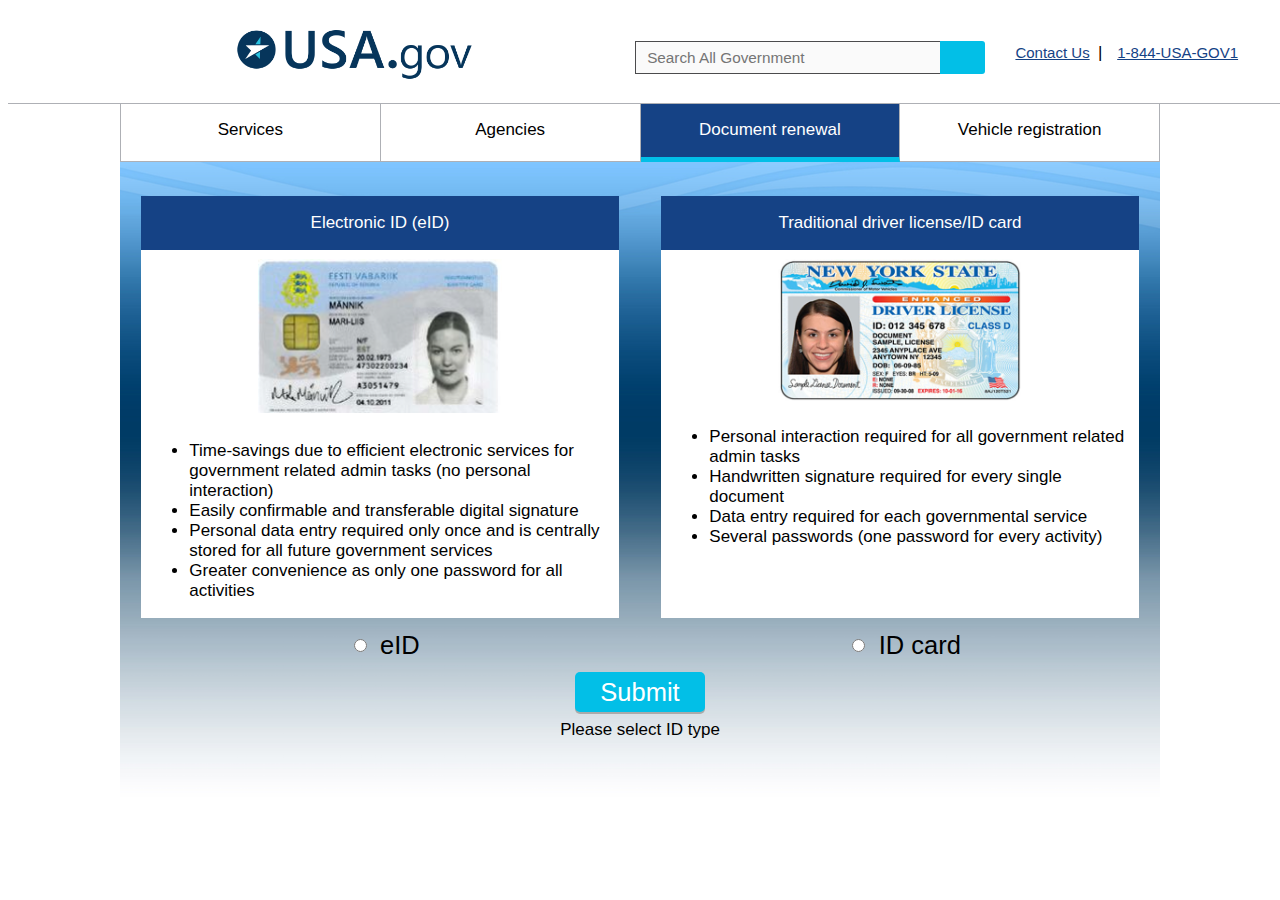
==== 0.html @ 9aeee0af "1st deploy" ====
<!doctype html>
<html>
  <head>
    <meta charset="utf-8">
    <meta http-equiv="x-ua-compatible" content="ie=edge">
    <meta name="viewport"
          content="width=device-width, initial-scale=1, shrink-to-fit=no">
    <!-- Use the title from a page's frontmatter if it has one -->
    <title>eGoverment</title>
    <link href="/stylesheets/site.css" rel="stylesheet" />
    <script src="/javascripts/site.js"></script>
  </head>
  <body>
    <header id="HEADER_1">
    <div id="DIV_24">
        <div id="DIV_25">
            <em id="EM_26"> <a href="/" title="Home" id="A_27"><img src="/images/logo.png" alt="USAGov Logo" id="IMG_28" /></a></em>
        </div>
        <button id="BUTTON_29">
            Menu
        </button>
    </div>
    <nav id="NAV_30">
        <div id="DIV_31">
            <div id="DIV_32">
                <button id="BUTTON_33">
                    Close
                </button>
                <form action="#" method="get" name="search_form" id="FORM_34">
                    <div id="DIV_35">
                        <label for="search-field-small" id="LABEL_36">
                            Search
                        </label>
                        <input id="INPUT_37" name="affiliate" type="hidden" value="usagov" />
                        <input id="INPUT_38" type="search" name="query" placeholder="Search All Government" disabled="disabled" />
                        <button type="submit" id="BUTTON_39" disabled="disabled">
                            <span id="SPAN_40">Search</span>
                        </button>
                    </div>
                </form>
                <ul id="UL_41">
                    <li id="LI_42">
                        <button id="BUTTON_43">
                            Search
                        </button>
                    </li>
                    <li id="LI_44">
                        <a href="#" id="A_45">Contact Us</a>
                    </li>
                    <li id="LI_46">
                        <a href="#" id="A_47">1-844-USA-GOV1</a>
                    </li>
                </ul>
            </div>
        </div>
    </nav>
    <div class="navigation">
        <div class="item">Services</div>
        <div class="item">Agencies</div>
        <div class="item selected">Document renewal</div>
        <div class="item">Vehicle registration</div>
    </div>
</header>
<div class="main">
    <div class="row">
        <div class="box">
            <div class="title">
                Electronic ID (eID)
            </div>
            <img src="/images/eid.png" />
            <div class="content">
                <ul>
                    <li>Time-savings due to efficient electronic services for government related admin tasks (no personal interaction)</li>
                    <li>Easily confirmable and transferable digital signature</li>
                    <li>Personal data entry required only once and is centrally stored for all future government services</li>
                    <li>Greater convenience as only one password for all activities</li>
                </ul>
            </div>
        </div>
        <div class="box">
            <div class="title">
                Traditional driver license/ID card
            </div>
            <img src="/images/tid.png" />
            <div class="content">
                <ul>
                    <li>Personal interaction required for all government related admin tasks</li>
                    <li>Handwritten signature required for every single document</li>
                    <li>Data entry required for each governmental service</li>
                    <li>Several passwords (one password for every activity)</li>
                </ul>
            </div>
        </div>
    </div>
    <form action="" method="get" >
    <div class="row">
        <div class="option">

    <div class="col">
            <div class="optionrow"><input type="radio" name="eid" value="1" required/>eID</div>
          </div>
          </div>
        <div class="option">
          <div class="col">
            <div class="optionrow"><input type="radio" name="eid" value="0" required/>ID card</div>
          </div>
        </div>
    </div>
    <div class="row">
        <div class="col">
            <button class="submit">Submit</button>
            <div class="label">Please select ID type</div>
        </div>
    </div>
    </form>
</div>

  </body>
</html>
---- stylesheets/site.css ----
.main {
  font: normal normal 400 normal 17px / normal "Source Sans Pro", "Helvetica Neue", Helvetica, Roboto, Arial, sans-serif;
  width: 1040px;
  background: url("/images/bg.png");
  background-repeat: repeat-x;
  background-color: #fff;
  margin: auto;
  min-height: 637px; }
  .main .row {
    display: -webkit-box;
    display: -ms-flexbox;
    display: flex;
    -webkit-box-orient: horizontal;
    -webkit-box-direction: normal;
        -ms-flex-direction: row;
            flex-direction: row;
    -ms-flex-pack: distribute;
        justify-content: space-around; }
  .main .col {
    display: -webkit-box;
    display: -ms-flexbox;
    display: flex;
    -webkit-box-orient: vertical;
    -webkit-box-direction: normal;
        -ms-flex-direction: column;
            flex-direction: column; }
  .main .submit {
    background: #02bfe7;
    color: #fff;
    padding: 0.2em 1em;
    border-radius: 5px;
    font-size: 1.5em;
    margin: auto;
    border: none;
    -webkit-box-shadow: 0px 2px #aaa;
            box-shadow: 0px 2px #aaa; }
  .main .option {
    width: 48%;
    padding: 0.5em;
    text-align: center;
    font-size: 1.5em; }
    .main .option input {
      margin: 0 1em; }
    .main .option .socialproof {
      width: 250px;
      height: auto;
      margin: auto; }
    .main .option .optionrow {
      display: -webkit-box;
      display: -ms-flexbox;
      display: flex;
      -webkit-box-pack: center;
          -ms-flex-pack: center;
              justify-content: center;
      -webkit-box-orient: horizontal;
      -webkit-box-direction: normal;
          -ms-flex-direction: row;
              flex-direction: row;
      -webkit-box-align: center;
          -ms-flex-align: center;
              align-items: center; }
  .main .label {
    padding: 0.5em;
    text-align: center; }
  .main .box {
    width: 46%;
    margin-top: 2em;
    display: -webkit-box;
    display: -ms-flexbox;
    display: flex;
    -webkit-box-orient: vertical;
    -webkit-box-direction: normal;
        -ms-flex-direction: column;
            flex-direction: column;
    background: #fff; }
    .main .box img {
      width: 244px;
      height: auto;
      margin: 0.5em auto; }
    .main .box .title {
      background: #154285;
      color: #fff;
      padding: 1em;
      text-align: center; }
    .main .box .content {
      padding: 0 0.5em; }

.navigation {
  display: -webkit-box;
  display: -ms-flexbox;
  display: flex;
  -webkit-box-orient: horizontal;
  -webkit-box-direction: normal;
      -ms-flex-direction: row;
          flex-direction: row;
  -webkit-box-pack: justify;
      -ms-flex-pack: justify;
          justify-content: space-between;
  width: 1040px;
  margin: auto; }
  .navigation .item {
    border-right: 1px #aeb0b5 solid;
    border-bottom: 1px #aeb0b5 solid;
    width: 100%;
    text-align: center;
    padding: 1em 0; }
    .navigation .item:first-child {
      border-left: 1px #aeb0b5 solid; }
    .navigation .item.selected {
      background: #154285;
      color: #fff;
      border-bottom: 5px #02bfe7 solid; }

#HEADER_1 {
  -webkit-box-sizing: border-box;
          box-sizing: border-box;
  -webkit-text-size-adjust: 100%;
     -moz-text-size-adjust: 100%;
      -ms-text-size-adjust: 100%;
          text-size-adjust: 100%;
  -webkit-perspective-origin: 720px 92.0312px;
          perspective-origin: 720px 92.0312px;
  -webkit-transform-origin: 720px 92.0312px;
          transform-origin: 720px 92.0312px;
  font: normal normal 400 normal 17px / normal "Source Sans Pro", "Helvetica Neue", Helvetica, Roboto, Arial, sans-serif; }

/*#HEADER_1*/
#DIV_2 {
  -webkit-box-sizing: border-box;
          box-sizing: border-box;
  height: 22px;
  -webkit-text-size-adjust: 100%;
     -moz-text-size-adjust: 100%;
      -ms-text-size-adjust: 100%;
          text-size-adjust: 100%;
  width: 1440px;
  -webkit-perspective-origin: 720px 11px;
          perspective-origin: 720px 11px;
  -webkit-transform-origin: 720px 11px;
          transform-origin: 720px 11px;
  background: #f1f1f1 none repeat scroll 0% 0%/auto padding-box border-box;
  font: normal normal 400 normal 13px / normal "Source Sans Pro", "Helvetica Neue", Helvetica, Roboto, Arial, sans-serif; }

/*#DIV_2*/
#DIV_3 {
  -webkit-box-sizing: border-box;
          box-sizing: border-box;
  height: 22px;
  -webkit-text-size-adjust: 100%;
     -moz-text-size-adjust: 100%;
      -ms-text-size-adjust: 100%;
          text-size-adjust: 100%;
  width: 1440px;
  -webkit-perspective-origin: 720px 11px;
          perspective-origin: 720px 11px;
  -webkit-transform-origin: 720px 11px;
          transform-origin: 720px 11px;
  font: normal normal 400 normal 13px / normal "Source Sans Pro", "Helvetica Neue", Helvetica, Roboto, Arial, sans-serif;
  list-style: none outside none; }

/*#DIV_3*/
#HEADER_4 {
  -webkit-box-sizing: border-box;
          box-sizing: border-box;
  height: 22px;
  -webkit-text-size-adjust: 100%;
     -moz-text-size-adjust: 100%;
      -ms-text-size-adjust: 100%;
          text-size-adjust: 100%;
  width: 1440px;
  -webkit-perspective-origin: 720px 11px;
          perspective-origin: 720px 11px;
  -webkit-transform-origin: 720px 11px;
          transform-origin: 720px 11px;
  font: normal normal 400 normal 12px / normal "Source Sans Pro", "Helvetica Neue", Helvetica, Roboto, Arial, sans-serif;
  list-style: none outside none; }

/*#HEADER_4*/
#DIV_5 {
  -webkit-box-sizing: border-box;
          box-sizing: border-box;
  height: 22px;
  max-width: 1040px;
  -webkit-text-size-adjust: 100%;
     -moz-text-size-adjust: 100%;
      -ms-text-size-adjust: 100%;
          text-size-adjust: 100%;
  width: 1040px;
  -webkit-perspective-origin: 520px 11px;
          perspective-origin: 520px 11px;
  -webkit-transform-origin: 520px 11px;
          transform-origin: 520px 11px;
  font: normal normal 400 normal 12px / normal "Source Sans Pro", "Helvetica Neue", Helvetica, Roboto, Arial, sans-serif;
  list-style: none outside none;
  margin: 0px 200px;
  padding: 0px 30px; }

/*#DIV_5*/
#DIV_5:after {
  -webkit-box-sizing: border-box;
          box-sizing: border-box;
  clear: both;
  content: '';
  display: block;
  height: 0px;
  -webkit-text-size-adjust: 100%;
     -moz-text-size-adjust: 100%;
      -ms-text-size-adjust: 100%;
          text-size-adjust: 100%;
  width: 980px;
  -webkit-perspective-origin: 490px 0px;
          perspective-origin: 490px 0px;
  -webkit-transform-origin: 490px 0px;
          transform-origin: 490px 0px;
  font: normal normal 400 normal 12px / normal "Source Sans Pro", "Helvetica Neue", Helvetica, Roboto, Arial, sans-serif;
  list-style: none outside none; }

/*#DIV_5:after*/
#IMG_6 {
  -webkit-box-sizing: border-box;
          box-sizing: border-box;
  display: block;
  float: left;
  height: 20px;
  max-width: 100%;
  -webkit-text-size-adjust: 100%;
     -moz-text-size-adjust: 100%;
      -ms-text-size-adjust: 100%;
          text-size-adjust: 100%;
  width: 20px;
  -webkit-perspective-origin: 10px 10px;
          perspective-origin: 10px 10px;
  -webkit-transform-origin: 10px 10px;
          transform-origin: 10px 10px;
  font: normal normal 400 normal 12px / normal "Source Sans Pro", "Helvetica Neue", Helvetica, Roboto, Arial, sans-serif;
  list-style: none outside none;
  margin: 0px 7px 0px 0px; }

/*#IMG_6*/
#P_7 {
  -webkit-box-sizing: border-box;
          box-sizing: border-box;
  display: inline-block;
  height: 18px;
  -webkit-text-size-adjust: 100%;
     -moz-text-size-adjust: 100%;
      -ms-text-size-adjust: 100%;
          text-size-adjust: 100%;
  vertical-align: middle;
  width: 254.859px;
  -webkit-perspective-origin: 127.422px 9px;
          perspective-origin: 127.422px 9px;
  -webkit-transform-origin: 127.422px 9px;
          transform-origin: 127.422px 9px;
  font: normal normal 400 normal 12px / 18px "Source Sans Pro", "Helvetica Neue", Helvetica, Roboto, Arial, sans-serif;
  list-style: none outside none;
  margin: 2px 0px;
  overflow: hidden; }

/*#P_7*/
#BUTTON_8 {
  background-position: 100% 50%;
  bottom: 0px;
  color: #0071bc;
  cursor: pointer;
  display: inline;
  height: 12px;
  left: 0px;
  min-height: 0px;
  position: relative;
  right: 0px;
  text-align: left;
  -webkit-text-decoration: underline solid #0071bc;
          text-decoration: underline solid #0071bc;
  -webkit-text-size-adjust: 100%;
     -moz-text-size-adjust: 100%;
      -ms-text-size-adjust: 100%;
          text-size-adjust: 100%;
  top: 0px;
  vertical-align: middle;
  width: 118.922px;
  -webkit-column-rule-color: #0071bc;
          column-rule-color: #0071bc;
  -webkit-perspective-origin: 59.4531px 6px;
          perspective-origin: 59.4531px 6px;
  -webkit-transform-origin: 59.4531px 6px;
          transform-origin: 59.4531px 6px;
  caret-color: #0071bc;
  background: transparent none no-repeat scroll 100% 50%/13px padding-box border-box;
  border: 0px none #0071bc;
  font: normal normal 400 normal 12px / 12px "Source Sans Pro", "Helvetica Neue", Helvetica, Roboto, Arial, sans-serif;
  list-style: none outside none;
  margin: 0px 0px 0px 3px;
  outline: #0071bc none 0px;
  padding: 0px; }

/*#BUTTON_8*/
#BUTTON_8:after {
  background-position: 0% 1px;
  -webkit-box-sizing: border-box;
          box-sizing: border-box;
  color: #0071bc;
  content: '';
  cursor: pointer;
  display: inline-block;
  height: 10px;
  text-align: left;
  -webkit-text-decoration: none solid #0071bc;
          text-decoration: none solid #0071bc;
  -webkit-text-size-adjust: 100%;
     -moz-text-size-adjust: 100%;
      -ms-text-size-adjust: 100%;
          text-size-adjust: 100%;
  width: 10px;
  -webkit-column-rule-color: #0071bc;
          column-rule-color: #0071bc;
  -webkit-perspective-origin: 5px 5px;
          perspective-origin: 5px 5px;
  -webkit-transform-origin: 5px 5px;
          transform-origin: 5px 5px;
  caret-color: #0071bc;
  background: transparent url("https://www.usa.gov/sites/all/themes/usa/images/angle-arrow-down-primary.svg") repeat scroll 0% 1px/100% padding-box border-box;
  border: 0px none #0071bc;
  font: normal normal 400 normal 12px / 12px "Source Sans Pro", "Helvetica Neue", Helvetica, Roboto, Arial, sans-serif;
  list-style: none outside none;
  outline: #0071bc none 0px; }

/*#BUTTON_8:after*/
#SPAN_9 {
  -webkit-box-sizing: border-box;
          box-sizing: border-box;
  color: #0071bc;
  cursor: pointer;
  text-align: left;
  -webkit-text-decoration: none solid #0071bc;
          text-decoration: none solid #0071bc;
  -webkit-text-size-adjust: 100%;
     -moz-text-size-adjust: 100%;
      -ms-text-size-adjust: 100%;
          text-size-adjust: 100%;
  -webkit-column-rule-color: #0071bc;
          column-rule-color: #0071bc;
  caret-color: #0071bc;
  border: 0px none #0071bc;
  font: normal normal 400 normal 12px / 12px "Source Sans Pro", "Helvetica Neue", Helvetica, Roboto, Arial, sans-serif;
  list-style: none outside none;
  outline: #0071bc none 0px; }

/*#SPAN_9*/
#DIV_10 {
  -webkit-box-sizing: border-box;
          box-sizing: border-box;
  display: none;
  height: auto;
  max-width: 1040px;
  -webkit-text-size-adjust: 100%;
     -moz-text-size-adjust: 100%;
      -ms-text-size-adjust: 100%;
          text-size-adjust: 100%;
  width: 100%;
  -webkit-perspective-origin: 50% 50%;
          perspective-origin: 50% 50%;
  -webkit-transform-origin: 50% 50%;
          transform-origin: 50% 50%;
  font: normal normal 400 normal 15px / normal "Source Sans Pro", "Helvetica Neue", Helvetica, Roboto, Arial, sans-serif;
  list-style: none outside none;
  margin: 0px auto;
  overflow: auto;
  padding: 40px 30px 23px; }

/*#DIV_10*/
#DIV_10:after {
  -webkit-box-sizing: border-box;
          box-sizing: border-box;
  clear: both;
  content: '';
  display: block;
  -webkit-text-size-adjust: 100%;
     -moz-text-size-adjust: 100%;
      -ms-text-size-adjust: 100%;
          text-size-adjust: 100%;
  font: normal normal 400 normal 15px / normal "Source Sans Pro", "Helvetica Neue", Helvetica, Roboto, Arial, sans-serif;
  list-style: none outside none; }

/*#DIV_10:after*/
#DIV_11 {
  -webkit-box-sizing: border-box;
          box-sizing: border-box;
  float: left;
  height: auto;
  -webkit-text-size-adjust: 100%;
     -moz-text-size-adjust: 100%;
      -ms-text-size-adjust: 100%;
          text-size-adjust: 100%;
  width: 48.8212%;
  -webkit-perspective-origin: 50% 50%;
          perspective-origin: 50% 50%;
  -webkit-transform-origin: 50% 50%;
          transform-origin: 50% 50%;
  font: normal normal 400 normal 15px / normal "Source Sans Pro", "Helvetica Neue", Helvetica, Roboto, Arial, sans-serif;
  list-style: none outside none;
  margin: 0px 2.35765% 0px 0px; }

/*#DIV_11*/
#IMG_12, #IMG_18 {
  -webkit-box-sizing: border-box;
          box-sizing: border-box;
  display: block;
  float: left;
  height: auto;
  max-width: 100%;
  -webkit-text-size-adjust: 100%;
     -moz-text-size-adjust: 100%;
      -ms-text-size-adjust: 100%;
          text-size-adjust: 100%;
  width: 38px;
  -webkit-perspective-origin: 50% 50%;
          perspective-origin: 50% 50%;
  -webkit-transform-origin: 50% 50%;
          transform-origin: 50% 50%;
  font: normal normal 400 normal 15px / normal "Source Sans Pro", "Helvetica Neue", Helvetica, Roboto, Arial, sans-serif;
  list-style: none outside none;
  margin: 0px 10px 0px 0px; }

/*#IMG_12, #IMG_18*/
#DIV_13, #DIV_19 {
  -webkit-box-sizing: border-box;
          box-sizing: border-box;
  height: auto;
  -webkit-text-size-adjust: 100%;
     -moz-text-size-adjust: 100%;
      -ms-text-size-adjust: 100%;
          text-size-adjust: 100%;
  width: auto;
  -webkit-perspective-origin: 50% 50%;
          perspective-origin: 50% 50%;
  -webkit-transform-origin: 50% 50%;
          transform-origin: 50% 50%;
  font: normal normal 400 normal 15px / normal "Source Sans Pro", "Helvetica Neue", Helvetica, Roboto, Arial, sans-serif;
  list-style: none outside none;
  overflow: hidden; }

/*#DIV_13, #DIV_19*/
#P_14, #P_20 {
  -webkit-box-sizing: border-box;
          box-sizing: border-box;
  height: auto;
  -webkit-text-size-adjust: 100%;
     -moz-text-size-adjust: 100%;
      -ms-text-size-adjust: 100%;
          text-size-adjust: 100%;
  width: auto;
  -webkit-perspective-origin: 50% 50%;
          perspective-origin: 50% 50%;
  -webkit-transform-origin: 50% 50%;
          transform-origin: 50% 50%;
  font: normal normal 400 normal 15px / 22.5px "Source Sans Pro", "Helvetica Neue", Helvetica, Roboto, Arial, sans-serif;
  list-style: none outside none;
  margin: 0px 0px 15px; }

/*#P_14, #P_20*/
#STRONG_15, #STRONG_21, #STRONG_23 {
  -webkit-box-sizing: border-box;
          box-sizing: border-box;
  -webkit-text-size-adjust: 100%;
     -moz-text-size-adjust: 100%;
      -ms-text-size-adjust: 100%;
          text-size-adjust: 100%;
  -webkit-perspective-origin: 50% 50%;
          perspective-origin: 50% 50%;
  -webkit-transform-origin: 50% 50%;
          transform-origin: 50% 50%;
  font: normal normal 700 normal 15px / 22.5px "Source Sans Pro", "Helvetica Neue", Helvetica, Roboto, Arial, sans-serif;
  list-style: none outside none; }

/*#STRONG_15, #STRONG_21, #STRONG_23*/
#BR_16, #BR_22 {
  -webkit-box-sizing: border-box;
          box-sizing: border-box;
  -webkit-text-size-adjust: 100%;
     -moz-text-size-adjust: 100%;
      -ms-text-size-adjust: 100%;
          text-size-adjust: 100%;
  -webkit-perspective-origin: 50% 50%;
          perspective-origin: 50% 50%;
  -webkit-transform-origin: 50% 50%;
          transform-origin: 50% 50%;
  font: normal normal 400 normal 15px / 22.5px "Source Sans Pro", "Helvetica Neue", Helvetica, Roboto, Arial, sans-serif;
  list-style: none outside none; }

/*#BR_16, #BR_22*/
#DIV_17 {
  -webkit-box-sizing: border-box;
          box-sizing: border-box;
  float: left;
  height: auto;
  -webkit-text-size-adjust: 100%;
     -moz-text-size-adjust: 100%;
      -ms-text-size-adjust: 100%;
          text-size-adjust: 100%;
  width: 48.8212%;
  -webkit-perspective-origin: 50% 50%;
          perspective-origin: 50% 50%;
  -webkit-transform-origin: 50% 50%;
          transform-origin: 50% 50%;
  font: normal normal 400 normal 15px / normal "Source Sans Pro", "Helvetica Neue", Helvetica, Roboto, Arial, sans-serif;
  list-style: none outside none; }

/*#DIV_17*/
#DIV_24 {
  -webkit-box-sizing: border-box;
          box-sizing: border-box;
  height: 95.0625px;
  max-width: 1040px;
  -webkit-text-size-adjust: 100%;
     -moz-text-size-adjust: 100%;
      -ms-text-size-adjust: 100%;
          text-size-adjust: 100%;
  width: 1040px;
  -webkit-perspective-origin: 520px 47.5312px;
          perspective-origin: 520px 47.5312px;
  -webkit-transform-origin: 520px 47.5312px;
          transform-origin: 520px 47.5312px;
  font: normal normal 400 normal 17px / normal "Source Sans Pro", "Helvetica Neue", Helvetica, Roboto, Arial, sans-serif;
  margin: 0px 200px;
  padding: 0px 30px; }

/*#DIV_24*/
#DIV_24:after {
  -webkit-box-sizing: border-box;
          box-sizing: border-box;
  clear: both;
  content: '';
  display: block;
  height: 0px;
  -webkit-text-size-adjust: 100%;
     -moz-text-size-adjust: 100%;
      -ms-text-size-adjust: 100%;
          text-size-adjust: 100%;
  width: 980px;
  -webkit-perspective-origin: 490px 0px;
          perspective-origin: 490px 0px;
  -webkit-transform-origin: 490px 0px;
          transform-origin: 490px 0px;
  font: normal normal 400 normal 17px / normal "Source Sans Pro", "Helvetica Neue", Helvetica, Roboto, Arial, sans-serif; }

/*#DIV_24:after*/
#DIV_25 {
  -webkit-box-sizing: border-box;
          box-sizing: border-box;
  float: left;
  height: 75.0625px;
  -webkit-text-size-adjust: 100%;
     -moz-text-size-adjust: 100%;
      -ms-text-size-adjust: 100%;
          text-size-adjust: 100%;
  width: 980px;
  -webkit-perspective-origin: 490px 37.5312px;
          perspective-origin: 490px 37.5312px;
  -webkit-transform-origin: 490px 37.5312px;
          transform-origin: 490px 37.5312px;
  font: normal normal 400 normal 17px / 75px "Source Sans Pro", "Helvetica Neue", Helvetica, Roboto, Arial, sans-serif;
  margin: 10px 0px; }

/*#DIV_25*/
#EM_26 {
  -webkit-box-sizing: border-box;
          box-sizing: border-box;
  display: block;
  height: 75.0625px;
  -webkit-text-size-adjust: 100%;
     -moz-text-size-adjust: 100%;
      -ms-text-size-adjust: 100%;
          text-size-adjust: 100%;
  width: 980px;
  -webkit-perspective-origin: 490px 37.5312px;
          perspective-origin: 490px 37.5312px;
  -webkit-transform-origin: 490px 37.5312px;
          transform-origin: 490px 37.5312px;
  font: normal normal 700 normal 32px / 32px "Source Sans Pro", "Helvetica Neue", Helvetica, Roboto, Arial, sans-serif; }

/*#EM_26*/
#A_27 {
  -webkit-box-sizing: border-box;
          box-sizing: border-box;
  color: black;
  display: inline-block;
  height: 75.0625px;
  -webkit-text-decoration: none solid black;
          text-decoration: none solid black;
  -webkit-text-size-adjust: 100%;
     -moz-text-size-adjust: 100%;
      -ms-text-size-adjust: 100%;
          text-size-adjust: 100%;
  width: 250px;
  -webkit-column-rule-color: black;
          column-rule-color: black;
  -webkit-perspective-origin: 125px 37.5312px;
          perspective-origin: 125px 37.5312px;
  -webkit-transform-origin: 125px 37.5312px;
          transform-origin: 125px 37.5312px;
  caret-color: black;
  border: 0px none black;
  font: normal normal 700 normal 60px / 60px "Source Sans Pro", "Helvetica Neue", Helvetica, Roboto, Arial, sans-serif;
  outline: black none 0px; }

/*#A_27*/
#IMG_28 {
  bottom: 0px;
  -webkit-box-sizing: border-box;
          box-sizing: border-box;
  cursor: pointer;
  height: 66.0625px;
  left: -8px;
  max-width: 250px;
  position: relative;
  right: 8px;
  -webkit-text-size-adjust: 100%;
     -moz-text-size-adjust: 100%;
      -ms-text-size-adjust: 100%;
          text-size-adjust: 100%;
  top: 0px;
  width: 250px;
  -webkit-perspective-origin: 125px 33.0312px;
          perspective-origin: 125px 33.0312px;
  -webkit-transform-origin: 125px 33.0312px;
          transform-origin: 125px 33.0312px;
  font: normal normal 700 normal 60px / 60px "Source Sans Pro", "Helvetica Neue", Helvetica, Roboto, Arial, sans-serif; }

/*#IMG_28*/
#BUTTON_29 {
  color: white;
  cursor: pointer;
  display: none;
  float: right;
  height: 40px;
  min-height: 0px;
  -webkit-text-decoration: none solid white;
          text-decoration: none solid white;
  -webkit-text-size-adjust: 100%;
     -moz-text-size-adjust: 100%;
      -ms-text-size-adjust: 100%;
          text-size-adjust: 100%;
  text-transform: uppercase;
  width: 58px;
  -webkit-column-rule-color: white;
          column-rule-color: white;
  -webkit-perspective-origin: 50% 50%;
          perspective-origin: 50% 50%;
  -webkit-transform-origin: 50% 50%;
          transform-origin: 50% 50%;
  caret-color: white;
  background: #11385b none repeat scroll 0% 0%/auto padding-box border-box;
  border: 0px none white;
  font: normal normal 400 normal 13px / 40px "Source Sans Pro", "Helvetica Neue", Helvetica, Roboto, Arial, sans-serif;
  outline: white none 0px;
  padding: 0px; }

/*#BUTTON_29*/
#NAV_30 {
  bottom: 0px;
  -webkit-box-sizing: border-box;
          box-sizing: border-box;
  left: 0px;
  position: relative;
  right: 0px;
  -webkit-text-size-adjust: 100%;
     -moz-text-size-adjust: 100%;
      -ms-text-size-adjust: 100%;
          text-size-adjust: 100%;
  top: 0px;
  width: 1440px;
  z-index: 9000;
  -webkit-perspective-origin: 720px 33px;
          perspective-origin: 720px 33px;
  -webkit-transform: matrix(1, 0, 0, 1, 0, 0);
          transform: matrix(1, 0, 0, 1, 0, 0);
  -webkit-transform-origin: 720px 33px;
          transform-origin: 720px 33px;
  background: white none repeat scroll 0% 0%/auto padding-box border-box;
  border-top: 1px solid #aeb0b5;
  -webkit-box-orient: vertical;
  -webkit-box-direction: normal;
      -ms-flex-flow: column nowrap;
          flex-flow: column nowrap;
  font: normal normal 400 normal 17px / normal "Source Sans Pro", "Helvetica Neue", Helvetica, Roboto, Arial, sans-serif; }

/*#NAV_30*/
#DIV_31 {
  bottom: 0px;
  -webkit-box-sizing: border-box;
          box-sizing: border-box;
  left: 0px;
  max-width: 1040px;
  position: relative;
  right: 0px;
  -webkit-text-size-adjust: 100%;
     -moz-text-size-adjust: 100%;
      -ms-text-size-adjust: 100%;
          text-size-adjust: 100%;
  top: 0px;
  width: 1040px;
  -webkit-perspective-origin: 520px 33px;
          perspective-origin: 520px 33px;
  -webkit-transform-origin: 520px 33px;
          transform-origin: 520px 33px;
  font: normal normal 400 normal 17px / normal "Source Sans Pro", "Helvetica Neue", Helvetica, Roboto, Arial, sans-serif;
  margin: -1px 200px 0px;
  padding: 0px 30px 0px 20px; }

/*#DIV_31*/
#DIV_31:after {
  -webkit-box-sizing: border-box;
          box-sizing: border-box;
  clear: both;
  content: '';
  display: block;
  height: 0px;
  -webkit-text-size-adjust: 100%;
     -moz-text-size-adjust: 100%;
      -ms-text-size-adjust: 100%;
          text-size-adjust: 100%;
  width: 990px;
  -webkit-perspective-origin: 495px 0px;
          perspective-origin: 495px 0px;
  -webkit-transform-origin: 495px 0px;
          transform-origin: 495px 0px;
  font: normal normal 400 normal 17px / normal "Source Sans Pro", "Helvetica Neue", Helvetica, Roboto, Arial, sans-serif; }

/*#DIV_31:after*/
#DIV_32 {
  bottom: 95px;
  -webkit-box-sizing: border-box;
          box-sizing: border-box;
  height: 31px;
  left: 427.438px;
  position: absolute;
  right: 30px;
  -webkit-text-size-adjust: 100%;
     -moz-text-size-adjust: 100%;
      -ms-text-size-adjust: 100%;
          text-size-adjust: 100%;
  top: -60px;
  width: 582.562px;
  -webkit-perspective-origin: 291.281px 15.5px;
          perspective-origin: 291.281px 15.5px;
  -webkit-transform-origin: 291.281px 15.5px;
          transform-origin: 291.281px 15.5px;
  font: normal normal 400 normal 17px / normal "Source Sans Pro", "Helvetica Neue", Helvetica, Roboto, Arial, sans-serif; }

/*#DIV_32*/
#BUTTON_33 {
  color: white;
  cursor: pointer;
  display: none;
  float: right;
  height: 44px;
  min-height: 0px;
  -webkit-text-decoration: none solid white;
          text-decoration: none solid white;
  -webkit-text-size-adjust: 100%;
     -moz-text-size-adjust: 100%;
      -ms-text-size-adjust: 100%;
          text-size-adjust: 100%;
  width: 44px;
  -webkit-column-rule-color: white;
          column-rule-color: white;
  -webkit-perspective-origin: 50% 50%;
          perspective-origin: 50% 50%;
  -webkit-transform-origin: 50% 50%;
          transform-origin: 50% 50%;
  caret-color: white;
  background: transparent none repeat scroll 0% 0%/auto padding-box border-box;
  border: 0px none white;
  font: normal normal 400 normal 17px / 17px "Source Sans Pro", "Helvetica Neue", Helvetica, Roboto, Arial, sans-serif;
  margin: -12px -15px 24px auto;
  outline: white none 0px;
  padding: 0px; }

/*#BUTTON_33*/
#FORM_34 {
  bottom: 0px;
  -webkit-box-sizing: border-box;
          box-sizing: border-box;
  float: left;
  height: 33px;
  left: 0px;
  position: relative;
  right: 0px;
  -webkit-text-size-adjust: 100%;
     -moz-text-size-adjust: 100%;
      -ms-text-size-adjust: 100%;
          text-size-adjust: 100%;
  top: 0px;
  width: 350px;
  -webkit-perspective-origin: 175px 16.5px;
          perspective-origin: 175px 16.5px;
  -webkit-transform-origin: 175px 16.5px;
          transform-origin: 175px 16.5px;
  font: normal normal 400 normal 17px / normal "Source Sans Pro", "Helvetica Neue", Helvetica, Roboto, Arial, sans-serif;
  margin: -2px 0px 0px; }

/*#FORM_34*/
#FORM_34:after {
  -webkit-box-sizing: border-box;
          box-sizing: border-box;
  clear: both;
  content: '';
  display: block;
  height: 0px;
  -webkit-text-size-adjust: 100%;
     -moz-text-size-adjust: 100%;
      -ms-text-size-adjust: 100%;
          text-size-adjust: 100%;
  width: 350px;
  -webkit-perspective-origin: 175px 0px;
          perspective-origin: 175px 0px;
  -webkit-transform-origin: 175px 0px;
          transform-origin: 175px 0px;
  font: normal normal 400 normal 17px / normal "Source Sans Pro", "Helvetica Neue", Helvetica, Roboto, Arial, sans-serif; }

/*#FORM_34:after*/
#DIV_35 {
  -webkit-box-sizing: border-box;
          box-sizing: border-box;
  height: 33px;
  -webkit-text-size-adjust: 100%;
     -moz-text-size-adjust: 100%;
      -ms-text-size-adjust: 100%;
          text-size-adjust: 100%;
  width: 350px;
  -webkit-perspective-origin: 175px 16.5px;
          perspective-origin: 175px 16.5px;
  -webkit-transform-origin: 175px 16.5px;
          transform-origin: 175px 16.5px;
  font: normal normal 400 normal 17px / normal "Source Sans Pro", "Helvetica Neue", Helvetica, Roboto, Arial, sans-serif; }

/*#DIV_35*/
#LABEL_36 {
  bottom: -19px;
  -webkit-box-sizing: border-box;
          box-sizing: border-box;
  display: block;
  height: 22px;
  left: -16983px;
  max-width: 460px;
  position: absolute;
  right: 17284.4px;
  -webkit-text-size-adjust: 100%;
     -moz-text-size-adjust: 100%;
      -ms-text-size-adjust: 100%;
          text-size-adjust: 100%;
  top: 0px;
  width: 48.5781px;
  -webkit-perspective-origin: 24.2812px 11px;
          perspective-origin: 24.2812px 11px;
  -webkit-transform-origin: 24.2812px 11px;
          transform-origin: 24.2812px 11px;
  font: normal normal 400 normal 17px / normal "Source Sans Pro", "Helvetica Neue", Helvetica, Roboto, Arial, sans-serif;
  margin: 30px 0px 0px; }

/*#LABEL_36*/
#INPUT_37 {
  cursor: default;
  display: block;
  height: 44px;
  max-width: 460px;
  -webkit-text-size-adjust: 100%;
     -moz-text-size-adjust: 100%;
      -ms-text-size-adjust: 100%;
          text-size-adjust: 100%;
  width: 100%;
  -webkit-perspective-origin: 50% 50%;
          perspective-origin: 50% 50%;
  -webkit-transform-origin: 50% 50%;
          transform-origin: 50% 50%;
  background: transparent none repeat scroll 0% 0%/auto padding-box border-box;
  border: 1px solid #4b4b4d;
  font: normal normal 400 normal 17px / 22.1px "Source Sans Pro", "Helvetica Neue", Helvetica, Roboto, Arial, sans-serif;
  margin: 3.4px 0px;
  padding: 10px 11.9px; }

/*#INPUT_37*/
#INPUT_38 {
  display: block;
  float: left;
  height: 33px;
  max-width: 460px;
  -webkit-text-size-adjust: 100%;
     -moz-text-size-adjust: 100%;
      -ms-text-size-adjust: 100%;
          text-size-adjust: 100%;
  width: 305px;
  -webkit-perspective-origin: 152.5px 16.5px;
          perspective-origin: 152.5px 16.5px;
  -webkit-transform-origin: 152.5px 16.5px;
          transform-origin: 152.5px 16.5px;
  border-top: 1px solid #4b4b4d;
  border-right: 0px none black;
  border-bottom: 1px solid #4b4b4d;
  border-left: 1px solid #4b4b4d;
  font: normal normal 400 normal 15.3px / 19.89px "Source Sans Pro", "Helvetica Neue", Helvetica, Roboto, Arial, sans-serif;
  padding: 0px 10.71px; }

/*#INPUT_38*/
#BUTTON_39 {
  background-position: 50% 50%;
  cursor: pointer;
  display: block;
  height: 33px;
  min-height: 0px;
  -webkit-text-size-adjust: 100%;
     -moz-text-size-adjust: 100%;
      -ms-text-size-adjust: 100%;
          text-size-adjust: 100%;
  width: 45px;
  -webkit-perspective-origin: 22.5px 16.5px;
          perspective-origin: 22.5px 16.5px;
  -webkit-transform-origin: 22.5px 16.5px;
          transform-origin: 22.5px 16.5px;
  background: #02bfe7 url("https://www.usa.gov/sites/all/themes/usa/images/search-dark.svg") no-repeat scroll 50% 50%/auto padding-box border-box;
  border: 0px none black;
  border-radius: 0 3px 3px 0;
  font: normal normal 700 normal 17px / 17px "Source Sans Pro", "Helvetica Neue", Helvetica, Roboto, Arial, sans-serif;
  padding: 0px; }

/*#BUTTON_39*/
#SPAN_40 {
  bottom: -0.5px;
  -webkit-box-sizing: border-box;
          box-sizing: border-box;
  cursor: pointer;
  display: block;
  height: 17px;
  left: -16983px;
  position: absolute;
  right: 17281.7px;
  text-align: center;
  -webkit-text-size-adjust: 100%;
     -moz-text-size-adjust: 100%;
      -ms-text-size-adjust: 100%;
          text-size-adjust: 100%;
  top: 16.5px;
  width: 51.2812px;
  -webkit-perspective-origin: 25.6406px 8.5px;
          perspective-origin: 25.6406px 8.5px;
  -webkit-transform-origin: 25.6406px 8.5px;
          transform-origin: 25.6406px 8.5px;
  font: normal normal 700 normal 17px / 17px "Source Sans Pro", "Helvetica Neue", Helvetica, Roboto, Arial, sans-serif; }

/*#SPAN_40*/
#UL_41 {
  -webkit-box-sizing: border-box;
          box-sizing: border-box;
  float: left;
  height: 22px;
  -webkit-text-size-adjust: 100%;
     -moz-text-size-adjust: 100%;
      -ms-text-size-adjust: 100%;
          text-size-adjust: 100%;
  white-space: nowrap;
  width: 232.562px;
  -webkit-perspective-origin: 116.281px 11px;
          perspective-origin: 116.281px 11px;
  -webkit-transform-origin: 116.281px 11px;
          transform-origin: 116.281px 11px;
  font: normal normal 400 normal 17px / normal "Source Sans Pro", "Helvetica Neue", Helvetica, Roboto, Arial, sans-serif;
  list-style: none outside none;
  margin: 0px;
  padding: 0px; }

/*#UL_41*/
#LI_42 {
  -webkit-box-sizing: border-box;
          box-sizing: border-box;
  display: inline;
  height: auto;
  -webkit-text-size-adjust: 100%;
     -moz-text-size-adjust: 100%;
      -ms-text-size-adjust: 100%;
          text-size-adjust: 100%;
  white-space: nowrap;
  width: auto;
  -webkit-perspective-origin: 0px 0px;
          perspective-origin: 0px 0px;
  -webkit-transform-origin: 0px 0px;
          transform-origin: 0px 0px;
  font: normal normal 400 normal 17px / 20px "Source Sans Pro", "Helvetica Neue", Helvetica, Roboto, Arial, sans-serif;
  list-style: none outside none;
  padding: 3px 0px 9px 10px; }

/*#LI_42*/
#LI_42:after {
  -webkit-box-sizing: border-box;
          box-sizing: border-box;
  content: '';
  -webkit-text-size-adjust: 100%;
     -moz-text-size-adjust: 100%;
      -ms-text-size-adjust: 100%;
          text-size-adjust: 100%;
  white-space: nowrap;
  -webkit-perspective-origin: 0px 0px;
          perspective-origin: 0px 0px;
  -webkit-transform-origin: 0px 0px;
          transform-origin: 0px 0px;
  font: normal normal 400 normal 17px / 20px "Source Sans Pro", "Helvetica Neue", Helvetica, Roboto, Arial, sans-serif;
  list-style: none outside none;
  padding: 0px 0px 0px 10px; }

/*#LI_42:after*/
#LI_42:before {
  bottom: 9px;
  -webkit-box-sizing: border-box;
          box-sizing: border-box;
  content: '';
  display: block;
  height: 0px;
  left: 350px;
  position: absolute;
  right: 225.766px;
  -webkit-text-size-adjust: 100%;
     -moz-text-size-adjust: 100%;
      -ms-text-size-adjust: 100%;
          text-size-adjust: 100%;
  top: 22px;
  white-space: nowrap;
  width: 6.79688px;
  -webkit-perspective-origin: 3.39062px 0px;
          perspective-origin: 3.39062px 0px;
  -webkit-transform-origin: 3.39062px 0px;
          transform-origin: 3.39062px 0px;
  font: normal normal 400 normal 17px / 20px "Source Sans Pro", "Helvetica Neue", Helvetica, Roboto, Arial, sans-serif;
  list-style: none outside none;
  padding: 0px 6.8px 0px 0px; }

/*#LI_42:before*/
#BUTTON_43 {
  background-position: 0% 50%;
  color: #4b4b4d;
  cursor: pointer;
  display: none;
  height: auto;
  min-height: 0px;
  text-align: left;
  -webkit-text-decoration: none solid #4b4b4d;
          text-decoration: none solid #4b4b4d;
  -webkit-text-size-adjust: 100%;
     -moz-text-size-adjust: 100%;
      -ms-text-size-adjust: 100%;
          text-size-adjust: 100%;
  white-space: nowrap;
  width: auto;
  -webkit-column-rule-color: #4b4b4d;
          column-rule-color: #4b4b4d;
  -webkit-perspective-origin: 50% 50%;
          perspective-origin: 50% 50%;
  -webkit-transform-origin: 50% 50%;
          transform-origin: 50% 50%;
  caret-color: #4b4b4d;
  background: transparent no-repeat scroll 0% 50%/22px padding-box border-box;
  border: 0px none #4b4b4d;
  font: normal normal 400 normal 15px / 15px "Source Sans Pro", "Helvetica Neue", Helvetica, Roboto, Arial, sans-serif;
  list-style: none outside none;
  outline: #4b4b4d none 0px;
  padding: 0px 0px 0px 23px; }

/*#BUTTON_43*/
#LI_44 {
  -webkit-box-sizing: border-box;
          box-sizing: border-box;
  display: inline;
  height: auto;
  -webkit-text-size-adjust: 100%;
     -moz-text-size-adjust: 100%;
      -ms-text-size-adjust: 100%;
          text-size-adjust: 100%;
  white-space: nowrap;
  width: auto;
  -webkit-perspective-origin: 0px 0px;
          perspective-origin: 0px 0px;
  -webkit-transform-origin: 0px 0px;
          transform-origin: 0px 0px;
  font: normal normal 400 normal 17px / 20px "Source Sans Pro", "Helvetica Neue", Helvetica, Roboto, Arial, sans-serif;
  list-style: none outside none;
  padding: 3px 0px 9px 10px; }

/*#LI_44*/
#LI_44:after {
  -webkit-box-sizing: border-box;
          box-sizing: border-box;
  content: '|';
  -webkit-text-size-adjust: 100%;
     -moz-text-size-adjust: 100%;
      -ms-text-size-adjust: 100%;
          text-size-adjust: 100%;
  white-space: nowrap;
  -webkit-perspective-origin: 0px 0px;
          perspective-origin: 0px 0px;
  -webkit-transform-origin: 0px 0px;
          transform-origin: 0px 0px;
  font: normal normal 400 normal 17px / 20px "Source Sans Pro", "Helvetica Neue", Helvetica, Roboto, Arial, sans-serif;
  list-style: none outside none;
  padding: 0px 0px 0px 10px; }

/*#LI_44:after*/
#LI_44:before {
  bottom: 9px;
  -webkit-box-sizing: border-box;
          box-sizing: border-box;
  content: '';
  display: block;
  height: 0px;
  left: 350px;
  position: absolute;
  right: 225.766px;
  -webkit-text-size-adjust: 100%;
     -moz-text-size-adjust: 100%;
      -ms-text-size-adjust: 100%;
          text-size-adjust: 100%;
  top: 22px;
  white-space: nowrap;
  width: 6.79688px;
  -webkit-perspective-origin: 3.39062px 0px;
          perspective-origin: 3.39062px 0px;
  -webkit-transform-origin: 3.39062px 0px;
          transform-origin: 3.39062px 0px;
  font: normal normal 400 normal 17px / 20px "Source Sans Pro", "Helvetica Neue", Helvetica, Roboto, Arial, sans-serif;
  list-style: none outside none;
  padding: 0px 6.8px 0px 0px; }

/*#LI_44:before*/
#A_45 {
  -webkit-box-sizing: border-box;
          box-sizing: border-box;
  color: #154285;
  display: inline-block;
  height: 20px;
  text-align: left;
  -webkit-text-decoration: underline solid #154285;
          text-decoration: underline solid #154285;
  -webkit-text-size-adjust: 100%;
     -moz-text-size-adjust: 100%;
      -ms-text-size-adjust: 100%;
          text-size-adjust: 100%;
  white-space: nowrap;
  width: 67.875px;
  -webkit-column-rule-color: #154285;
          column-rule-color: #154285;
  -webkit-perspective-origin: 33.9375px 10px;
          perspective-origin: 33.9375px 10px;
  -webkit-transform-origin: 33.9375px 10px;
          transform-origin: 33.9375px 10px;
  caret-color: #154285;
  border: 0px none #154285;
  font: normal normal 400 normal 15px / 20px "Source Sans Pro", "Helvetica Neue", Helvetica, Roboto, Arial, sans-serif;
  list-style: none outside none;
  outline: #154285 none 0px; }

/*#A_45*/
#LI_46 {
  -webkit-box-sizing: border-box;
          box-sizing: border-box;
  display: inline;
  height: auto;
  -webkit-text-size-adjust: 100%;
     -moz-text-size-adjust: 100%;
      -ms-text-size-adjust: 100%;
          text-size-adjust: 100%;
  white-space: nowrap;
  width: auto;
  -webkit-perspective-origin: 0px 0px;
          perspective-origin: 0px 0px;
  -webkit-transform-origin: 0px 0px;
          transform-origin: 0px 0px;
  font: normal normal 400 normal 17px / 20px "Source Sans Pro", "Helvetica Neue", Helvetica, Roboto, Arial, sans-serif;
  list-style: none outside none;
  padding: 3px 0px 9px 10px; }

/*#LI_46*/
#LI_46:after {
  -webkit-box-sizing: border-box;
          box-sizing: border-box;
  content: '';
  -webkit-text-size-adjust: 100%;
     -moz-text-size-adjust: 100%;
      -ms-text-size-adjust: 100%;
          text-size-adjust: 100%;
  white-space: nowrap;
  -webkit-perspective-origin: 0px 0px;
          perspective-origin: 0px 0px;
  -webkit-transform-origin: 0px 0px;
          transform-origin: 0px 0px;
  font: normal normal 400 normal 17px / 20px "Source Sans Pro", "Helvetica Neue", Helvetica, Roboto, Arial, sans-serif;
  list-style: none outside none; }

/*#LI_46:after*/
#LI_46:before {
  bottom: 9px;
  -webkit-box-sizing: border-box;
          box-sizing: border-box;
  content: '';
  display: block;
  height: 0px;
  left: 350px;
  position: absolute;
  right: 225.766px;
  -webkit-text-size-adjust: 100%;
     -moz-text-size-adjust: 100%;
      -ms-text-size-adjust: 100%;
          text-size-adjust: 100%;
  top: 22px;
  white-space: nowrap;
  width: 6.79688px;
  -webkit-perspective-origin: 3.39062px 0px;
          perspective-origin: 3.39062px 0px;
  -webkit-transform-origin: 3.39062px 0px;
          transform-origin: 3.39062px 0px;
  font: normal normal 400 normal 17px / 20px "Source Sans Pro", "Helvetica Neue", Helvetica, Roboto, Arial, sans-serif;
  list-style: none outside none;
  padding: 0px 6.8px 0px 0px; }

/*#LI_46:before*/
#A_47 {
  -webkit-box-sizing: border-box;
          box-sizing: border-box;
  color: #154285;
  display: inline-block;
  height: 20px;
  text-align: left;
  -webkit-text-decoration: underline solid #154285;
          text-decoration: underline solid #154285;
  -webkit-text-size-adjust: 100%;
     -moz-text-size-adjust: 100%;
      -ms-text-size-adjust: 100%;
          text-size-adjust: 100%;
  white-space: nowrap;
  width: 103.766px;
  -webkit-column-rule-color: #154285;
          column-rule-color: #154285;
  -webkit-perspective-origin: 51.875px 10px;
          perspective-origin: 51.875px 10px;
  -webkit-transform-origin: 51.875px 10px;
          transform-origin: 51.875px 10px;
  caret-color: #154285;
  border: 0px none #154285;
  font: normal normal 400 normal 15px / 20px "Source Sans Pro", "Helvetica Neue", Helvetica, Roboto, Arial, sans-serif;
  list-style: none outside none;
  outline: #154285 none 0px; }

/*#A_47*/
#UL_48 {
  -webkit-box-sizing: border-box;
          box-sizing: border-box;
  display: -webkit-box;
  display: -ms-flexbox;
  display: flex;
  height: 66px;
  -webkit-text-size-adjust: 100%;
     -moz-text-size-adjust: 100%;
      -ms-text-size-adjust: 100%;
          text-size-adjust: 100%;
  width: 990px;
  -webkit-box-pack: justify;
      -ms-flex-pack: justify;
          justify-content: space-between;
  -webkit-box-ordinal-group: 3;
      -ms-flex-order: 2;
          order: 2;
  -webkit-perspective-origin: 495px 33px;
          perspective-origin: 495px 33px;
  -webkit-transform-origin: 495px 33px;
          transform-origin: 495px 33px;
  font: normal normal 400 normal 17px / normal "Source Sans Pro", "Helvetica Neue", Helvetica, Roboto, Arial, sans-serif;
  list-style: none outside none;
  margin: 0px;
  padding: 0px; }

/*#UL_48*/
#UL_48:after {
  -webkit-box-sizing: border-box;
          box-sizing: border-box;
  clear: both;
  content: '';
  display: block;
  height: 66px;
  min-height: auto;
  min-width: auto;
  -webkit-text-size-adjust: 100%;
     -moz-text-size-adjust: 100%;
      -ms-text-size-adjust: 100%;
          text-size-adjust: 100%;
  width: 0px;
  -webkit-perspective-origin: 0px 33px;
          perspective-origin: 0px 33px;
  -webkit-transform-origin: 0px 33px;
          transform-origin: 0px 33px;
  font: normal normal 400 normal 17px / normal "Source Sans Pro", "Helvetica Neue", Helvetica, Roboto, Arial, sans-serif;
  list-style: none outside none; }

/*#UL_48:after*/
#LI_49 {
  -webkit-box-sizing: border-box;
          box-sizing: border-box;
  display: block;
  height: 66px;
  min-height: auto;
  min-width: auto;
  -webkit-text-size-adjust: 100%;
     -moz-text-size-adjust: 100%;
      -ms-text-size-adjust: 100%;
          text-size-adjust: 100%;
  width: 219.609px;
  -webkit-perspective-origin: 109.797px 33px;
          perspective-origin: 109.797px 33px;
  -webkit-transform-origin: 109.797px 33px;
          transform-origin: 109.797px 33px;
  font: normal normal 400 normal 17px / 20px "Source Sans Pro", "Helvetica Neue", Helvetica, Roboto, Arial, sans-serif;
  list-style: none outside none; }

/*#LI_49*/
#LI_49:after {
  -webkit-box-sizing: border-box;
          box-sizing: border-box;
  content: '';
  -webkit-text-size-adjust: 100%;
     -moz-text-size-adjust: 100%;
      -ms-text-size-adjust: 100%;
          text-size-adjust: 100%;
  -webkit-perspective-origin: 0px 0px;
          perspective-origin: 0px 0px;
  -webkit-transform-origin: 0px 0px;
          transform-origin: 0px 0px;
  font: normal normal 400 normal 17px / 20px "Source Sans Pro", "Helvetica Neue", Helvetica, Roboto, Arial, sans-serif;
  list-style: none outside none; }

/*#LI_49:after*/
#LI_49:before {
  bottom: 66px;
  -webkit-box-sizing: border-box;
          box-sizing: border-box;
  content: '';
  display: block;
  height: 0px;
  left: 20px;
  position: absolute;
  right: 1013.2px;
  -webkit-text-size-adjust: 100%;
     -moz-text-size-adjust: 100%;
      -ms-text-size-adjust: 100%;
          text-size-adjust: 100%;
  top: 0px;
  width: 6.79688px;
  -webkit-perspective-origin: 3.39062px 0px;
          perspective-origin: 3.39062px 0px;
  -webkit-transform-origin: 3.39062px 0px;
          transform-origin: 3.39062px 0px;
  font: normal normal 400 normal 17px / 20px "Source Sans Pro", "Helvetica Neue", Helvetica, Roboto, Arial, sans-serif;
  list-style: none outside none;
  padding: 0px 6.8px 0px 0px; }

/*#LI_49:before*/
#BUTTON_50 {
  background-position: 95% 40%;
  color: #154285;
  cursor: pointer;
  height: 66px;
  min-height: 0px;
  text-align: left;
  -webkit-text-decoration: none solid #154285;
          text-decoration: none solid #154285;
  -webkit-text-size-adjust: 100%;
     -moz-text-size-adjust: 100%;
      -ms-text-size-adjust: 100%;
          text-size-adjust: 100%;
  width: 219.609px;
  -webkit-column-rule-color: #154285;
          column-rule-color: #154285;
  -webkit-perspective-origin: 109.797px 33px;
          perspective-origin: 109.797px 33px;
  -webkit-transform-origin: 109.797px 33px;
          transform-origin: 109.797px 33px;
  caret-color: #154285;
  background: transparent url("https://www.usa.gov/sites/all/themes/usa/images/angle-arrow-down.svg") no-repeat scroll 95% 40%/10px padding-box border-box;
  border: 0px none #154285;
  font: normal normal 700 normal 15px / 15px "Source Sans Pro", "Helvetica Neue", Helvetica, Roboto, Arial, sans-serif;
  list-style: none outside none;
  outline: #154285 none 0px;
  padding: 19px 20px 0px 10px; }

/*#BUTTON_50*/
#SPAN_51 {
  -webkit-box-sizing: border-box;
          box-sizing: border-box;
  color: #154285;
  cursor: pointer;
  display: block;
  height: 47px;
  text-align: left;
  -webkit-text-decoration: none solid #154285;
          text-decoration: none solid #154285;
  -webkit-text-size-adjust: 100%;
     -moz-text-size-adjust: 100%;
      -ms-text-size-adjust: 100%;
          text-size-adjust: 100%;
  width: 189.609px;
  -webkit-column-rule-color: #154285;
          column-rule-color: #154285;
  -webkit-perspective-origin: 94.7969px 23.5px;
          perspective-origin: 94.7969px 23.5px;
  -webkit-transform-origin: 94.7969px 23.5px;
          transform-origin: 94.7969px 23.5px;
  caret-color: #154285;
  border-top: 0px none #154285;
  border-right: 0px none #154285;
  border-bottom: 7px solid transparent;
  border-left: 0px none #154285;
  font: normal normal 700 normal 15px / 15px "Source Sans Pro", "Helvetica Neue", Helvetica, Roboto, Arial, sans-serif;
  list-style: none outside none;
  outline: #154285 none 0px;
  padding: 0px 0px 10px; }

/*#SPAN_51*/
#UL_52, #UL_80, #UL_114, #UL_150, #UL_178, #UL_206, #UL_224 {
  -webkit-box-sizing: border-box;
          box-sizing: border-box;
  display: none;
  height: auto;
  left: -18px;
  max-width: 1040px;
  min-width: 215px;
  position: absolute;
  text-align: left;
  -webkit-text-size-adjust: 100%;
     -moz-text-size-adjust: 100%;
      -ms-text-size-adjust: 100%;
          text-size-adjust: 100%;
  width: 100%;
  -webkit-perspective-origin: 50% 50%;
          perspective-origin: 50% 50%;
  -webkit-transform-origin: 50% 50%;
          transform-origin: 50% 50%;
  background: #11385b none repeat scroll 0% 0%/auto padding-box border-box;
  border-bottom: 3px solid #02bfe7;
  font: normal normal 400 normal 17px / 20px "Source Sans Pro", "Helvetica Neue", Helvetica, Roboto, Arial, sans-serif;
  list-style: none outside none;
  margin: 0px;
  padding: 1.5px 0px 1.5px 30px; }

/*#UL_52, #UL_80, #UL_114, #UL_150, #UL_178, #UL_206, #UL_224*/
#UL_52:after, #UL_80:after, #UL_114:after, #UL_150:after, #UL_178:after, #UL_206:after, #UL_224:after {
  clear: both;
  content: '';
  display: block;
  height: 100%;
  left: 100%;
  position: absolute;
  text-align: left;
  -webkit-text-size-adjust: 100%;
     -moz-text-size-adjust: 100%;
      -ms-text-size-adjust: 100%;
          text-size-adjust: 100%;
  top: 0px;
  width: 1000%;
  background: #11385b none repeat scroll 0% 0%/auto padding-box border-box;
  border-bottom: 3px solid #02bfe7;
  font: normal normal 400 normal 17px / 20px "Source Sans Pro", "Helvetica Neue", Helvetica, Roboto, Arial, sans-serif;
  list-style: none outside none; }

/*#UL_52:after, #UL_80:after, #UL_114:after, #UL_150:after, #UL_178:after, #UL_206:after, #UL_224:after*/
#UL_52:before, #UL_80:before, #UL_114:before, #UL_150:before, #UL_178:before, #UL_206:before, #UL_224:before {
  content: '';
  display: block;
  height: 100%;
  position: absolute;
  right: 100%;
  text-align: left;
  -webkit-text-size-adjust: 100%;
     -moz-text-size-adjust: 100%;
      -ms-text-size-adjust: 100%;
          text-size-adjust: 100%;
  top: 0px;
  width: 1000%;
  background: #11385b none repeat scroll 0% 0%/auto padding-box border-box;
  border-bottom: 3px solid #02bfe7;
  font: normal normal 400 normal 17px / 20px "Source Sans Pro", "Helvetica Neue", Helvetica, Roboto, Arial, sans-serif;
  list-style: none outside none; }

/*#UL_52:before, #UL_80:before, #UL_114:before, #UL_150:before, #UL_178:before, #UL_206:before, #UL_224:before*/
#LI_53, #LI_61, #LI_69, #LI_81, #LI_89, #LI_97, #LI_115, #LI_123, #LI_131, #LI_151, #LI_159, #LI_167, #LI_179, #LI_187, #LI_195, #LI_207, #LI_215, #LI_225, #LI_233, #LI_241 {
  -webkit-box-sizing: border-box;
          box-sizing: border-box;
  display: block;
  float: left;
  height: auto;
  -webkit-text-size-adjust: 100%;
     -moz-text-size-adjust: 100%;
      -ms-text-size-adjust: 100%;
          text-size-adjust: 100%;
  width: 23.2318%;
  -webkit-perspective-origin: 50% 50%;
          perspective-origin: 50% 50%;
  -webkit-transform-origin: 50% 50%;
          transform-origin: 50% 50%;
  font: normal normal 400 normal 15px / 20px "Source Sans Pro", "Helvetica Neue", Helvetica, Roboto, Arial, sans-serif;
  list-style: none outside none;
  margin: 0px 2.35765% 0px 0px;
  padding: 3px 0px 9px; }

/*#LI_53, #LI_61, #LI_69, #LI_81, #LI_89, #LI_97, #LI_115, #LI_123, #LI_131, #LI_151, #LI_159, #LI_167, #LI_179, #LI_187, #LI_195, #LI_207, #LI_215, #LI_225, #LI_233, #LI_241*/
#LI_53:after, #LI_61:after, #LI_69:after, #LI_81:after, #LI_89:after, #LI_97:after, #LI_115:after, #LI_123:after, #LI_131:after, #LI_151:after, #LI_159:after, #LI_167:after, #LI_179:after, #LI_187:after, #LI_195:after, #LI_207:after, #LI_215:after, #LI_225:after, #LI_233:after, #LI_241:after {
  -webkit-box-sizing: border-box;
          box-sizing: border-box;
  content: '';
  -webkit-text-size-adjust: 100%;
     -moz-text-size-adjust: 100%;
      -ms-text-size-adjust: 100%;
          text-size-adjust: 100%;
  font: normal normal 400 normal 15px / 20px "Source Sans Pro", "Helvetica Neue", Helvetica, Roboto, Arial, sans-serif;
  list-style: none outside none; }

/*#LI_53:after, #LI_61:after, #LI_69:after, #LI_81:after, #LI_89:after, #LI_97:after, #LI_115:after, #LI_123:after, #LI_131:after, #LI_151:after, #LI_159:after, #LI_167:after, #LI_179:after, #LI_187:after, #LI_195:after, #LI_207:after, #LI_215:after, #LI_225:after, #LI_233:after, #LI_241:after*/
#LI_53:before, #LI_61:before, #LI_69:before, #LI_81:before, #LI_89:before, #LI_97:before, #LI_115:before, #LI_123:before, #LI_131:before, #LI_151:before, #LI_159:before, #LI_167:before, #LI_179:before, #LI_187:before, #LI_195:before, #LI_207:before, #LI_215:before, #LI_225:before, #LI_233:before, #LI_241:before {
  -webkit-box-sizing: border-box;
          box-sizing: border-box;
  content: '';
  display: block;
  position: absolute;
  -webkit-text-size-adjust: 100%;
     -moz-text-size-adjust: 100%;
      -ms-text-size-adjust: 100%;
          text-size-adjust: 100%;
  font: normal normal 400 normal 15px / 20px "Source Sans Pro", "Helvetica Neue", Helvetica, Roboto, Arial, sans-serif;
  list-style: none outside none;
  padding: 0px 6px 0px 0px; }

/*#LI_53:before, #LI_61:before, #LI_69:before, #LI_81:before, #LI_89:before, #LI_97:before, #LI_115:before, #LI_123:before, #LI_131:before, #LI_151:before, #LI_159:before, #LI_167:before, #LI_179:before, #LI_187:before, #LI_195:before, #LI_207:before, #LI_215:before, #LI_225:before, #LI_233:before, #LI_241:before*/
#UL_54, #UL_62, #UL_70, #UL_82, #UL_90, #UL_98, #UL_106, #UL_116, #UL_124, #UL_132, #UL_140, #UL_152, #UL_160, #UL_168, #UL_180, #UL_188, #UL_196, #UL_208, #UL_216, #UL_226, #UL_234, #UL_242, #UL_250 {
  -webkit-box-sizing: border-box;
          box-sizing: border-box;
  height: auto;
  text-align: left;
  -webkit-text-size-adjust: 100%;
     -moz-text-size-adjust: 100%;
      -ms-text-size-adjust: 100%;
          text-size-adjust: 100%;
  width: auto;
  -webkit-perspective-origin: 50% 50%;
          perspective-origin: 50% 50%;
  -webkit-transform-origin: 50% 50%;
          transform-origin: 50% 50%;
  font: normal normal 400 normal 15px / 20px "Source Sans Pro", "Helvetica Neue", Helvetica, Roboto, Arial, sans-serif;
  list-style: none outside none;
  margin: 0px;
  padding: 0px; }

/*#UL_54, #UL_62, #UL_70, #UL_82, #UL_90, #UL_98, #UL_106, #UL_116, #UL_124, #UL_132, #UL_140, #UL_152, #UL_160, #UL_168, #UL_180, #UL_188, #UL_196, #UL_208, #UL_216, #UL_226, #UL_234, #UL_242, #UL_250*/
#LI_55, #LI_57, #LI_59, #LI_63, #LI_65, #LI_67, #LI_71, #LI_73, #LI_83, #LI_85, #LI_87, #LI_91, #LI_93, #LI_95, #LI_99, #LI_101, #LI_103, #LI_107, #LI_117, #LI_119, #LI_121, #LI_125, #LI_127, #LI_129, #LI_133, #LI_135, #LI_137, #LI_141, #LI_143, #LI_153, #LI_155, #LI_157, #LI_161, #LI_163, #LI_165, #LI_169, #LI_171, #LI_181, #LI_183, #LI_185, #LI_189, #LI_191, #LI_193, #LI_197, #LI_199, #LI_209, #LI_211, #LI_213, #LI_217, #LI_227, #LI_229, #LI_231, #LI_235, #LI_237, #LI_239, #LI_243, #LI_245, #LI_247 {
  -webkit-box-sizing: border-box;
          box-sizing: border-box;
  height: auto;
  -webkit-text-size-adjust: 100%;
     -moz-text-size-adjust: 100%;
      -ms-text-size-adjust: 100%;
          text-size-adjust: 100%;
  width: auto;
  -webkit-perspective-origin: 50% 50%;
          perspective-origin: 50% 50%;
  -webkit-transform-origin: 50% 50%;
          transform-origin: 50% 50%;
  font: normal normal 400 normal 15px / 20px "Source Sans Pro", "Helvetica Neue", Helvetica, Roboto, Arial, sans-serif;
  list-style: none outside none;
  padding: 3px 0px 9px; }

/*#LI_55, #LI_57, #LI_59, #LI_63, #LI_65, #LI_67, #LI_71, #LI_73, #LI_83, #LI_85, #LI_87, #LI_91, #LI_93, #LI_95, #LI_99, #LI_101, #LI_103, #LI_107, #LI_117, #LI_119, #LI_121, #LI_125, #LI_127, #LI_129, #LI_133, #LI_135, #LI_137, #LI_141, #LI_143, #LI_153, #LI_155, #LI_157, #LI_161, #LI_163, #LI_165, #LI_169, #LI_171, #LI_181, #LI_183, #LI_185, #LI_189, #LI_191, #LI_193, #LI_197, #LI_199, #LI_209, #LI_211, #LI_213, #LI_217, #LI_227, #LI_229, #LI_231, #LI_235, #LI_237, #LI_239, #LI_243, #LI_245, #LI_247*/
#LI_55:after, #LI_57:after, #LI_59:after, #LI_63:after, #LI_65:after, #LI_67:after, #LI_71:after, #LI_73:after, #LI_83:after, #LI_85:after, #LI_87:after, #LI_91:after, #LI_93:after, #LI_95:after, #LI_99:after, #LI_101:after, #LI_103:after, #LI_107:after, #LI_117:after, #LI_119:after, #LI_121:after, #LI_125:after, #LI_127:after, #LI_129:after, #LI_133:after, #LI_135:after, #LI_137:after, #LI_141:after, #LI_143:after, #LI_153:after, #LI_155:after, #LI_157:after, #LI_161:after, #LI_163:after, #LI_165:after, #LI_169:after, #LI_171:after, #LI_181:after, #LI_183:after, #LI_185:after, #LI_189:after, #LI_191:after, #LI_193:after, #LI_197:after, #LI_199:after, #LI_209:after, #LI_211:after, #LI_213:after, #LI_217:after, #LI_227:after, #LI_229:after, #LI_231:after, #LI_235:after, #LI_237:after, #LI_239:after, #LI_243:after, #LI_245:after, #LI_247:after {
  -webkit-box-sizing: border-box;
          box-sizing: border-box;
  content: '';
  -webkit-text-size-adjust: 100%;
     -moz-text-size-adjust: 100%;
      -ms-text-size-adjust: 100%;
          text-size-adjust: 100%;
  font: normal normal 400 normal 15px / 20px "Source Sans Pro", "Helvetica Neue", Helvetica, Roboto, Arial, sans-serif;
  list-style: none outside none; }

/*#LI_55:after, #LI_57:after, #LI_59:after, #LI_63:after, #LI_65:after, #LI_67:after, #LI_71:after, #LI_73:after, #LI_83:after, #LI_85:after, #LI_87:after, #LI_91:after, #LI_93:after, #LI_95:after, #LI_99:after, #LI_101:after, #LI_103:after, #LI_107:after, #LI_117:after, #LI_119:after, #LI_121:after, #LI_125:after, #LI_127:after, #LI_129:after, #LI_133:after, #LI_135:after, #LI_137:after, #LI_141:after, #LI_143:after, #LI_153:after, #LI_155:after, #LI_157:after, #LI_161:after, #LI_163:after, #LI_165:after, #LI_169:after, #LI_171:after, #LI_181:after, #LI_183:after, #LI_185:after, #LI_189:after, #LI_191:after, #LI_193:after, #LI_197:after, #LI_199:after, #LI_209:after, #LI_211:after, #LI_213:after, #LI_217:after, #LI_227:after, #LI_229:after, #LI_231:after, #LI_235:after, #LI_237:after, #LI_239:after, #LI_243:after, #LI_245:after, #LI_247:after*/
#LI_55:before, #LI_57:before, #LI_59:before, #LI_63:before, #LI_65:before, #LI_67:before, #LI_71:before, #LI_73:before, #LI_83:before, #LI_85:before, #LI_87:before, #LI_91:before, #LI_93:before, #LI_95:before, #LI_99:before, #LI_101:before, #LI_103:before, #LI_107:before, #LI_117:before, #LI_119:before, #LI_121:before, #LI_125:before, #LI_127:before, #LI_129:before, #LI_133:before, #LI_135:before, #LI_137:before, #LI_141:before, #LI_143:before, #LI_153:before, #LI_155:before, #LI_157:before, #LI_161:before, #LI_163:before, #LI_165:before, #LI_169:before, #LI_171:before, #LI_181:before, #LI_183:before, #LI_185:before, #LI_189:before, #LI_191:before, #LI_193:before, #LI_197:before, #LI_199:before, #LI_209:before, #LI_211:before, #LI_213:before, #LI_217:before, #LI_227:before, #LI_229:before, #LI_231:before, #LI_235:before, #LI_237:before, #LI_239:before, #LI_243:before, #LI_245:before, #LI_247:before {
  -webkit-box-sizing: border-box;
          box-sizing: border-box;
  content: '';
  display: block;
  position: absolute;
  -webkit-text-size-adjust: 100%;
     -moz-text-size-adjust: 100%;
      -ms-text-size-adjust: 100%;
          text-size-adjust: 100%;
  font: normal normal 400 normal 15px / 20px "Source Sans Pro", "Helvetica Neue", Helvetica, Roboto, Arial, sans-serif;
  list-style: none outside none;
  padding: 0px 6px 0px 0px; }

/*#LI_55:before, #LI_57:before, #LI_59:before, #LI_63:before, #LI_65:before, #LI_67:before, #LI_71:before, #LI_73:before, #LI_83:before, #LI_85:before, #LI_87:before, #LI_91:before, #LI_93:before, #LI_95:before, #LI_99:before, #LI_101:before, #LI_103:before, #LI_107:before, #LI_117:before, #LI_119:before, #LI_121:before, #LI_125:before, #LI_127:before, #LI_129:before, #LI_133:before, #LI_135:before, #LI_137:before, #LI_141:before, #LI_143:before, #LI_153:before, #LI_155:before, #LI_157:before, #LI_161:before, #LI_163:before, #LI_165:before, #LI_169:before, #LI_171:before, #LI_181:before, #LI_183:before, #LI_185:before, #LI_189:before, #LI_191:before, #LI_193:before, #LI_197:before, #LI_199:before, #LI_209:before, #LI_211:before, #LI_213:before, #LI_217:before, #LI_227:before, #LI_229:before, #LI_231:before, #LI_235:before, #LI_237:before, #LI_239:before, #LI_243:before, #LI_245:before, #LI_247:before*/
#A_56, #A_58, #A_64, #A_68, #A_74, #A_84, #A_88, #A_94, #A_100, #A_104, #A_108, #A_118, #A_122, #A_128, #A_134, #A_138, #A_142, #A_154, #A_158, #A_164, #A_170, #A_182, #A_186, #A_192, #A_198, #A_210, #A_214, #A_228, #A_232, #A_238, #A_244, #A_248 {
  -webkit-box-sizing: border-box;
          box-sizing: border-box;
  color: white;
  display: block;
  text-align: left;
  -webkit-text-decoration: none solid white;
          text-decoration: none solid white;
  -webkit-text-size-adjust: 100%;
     -moz-text-size-adjust: 100%;
      -ms-text-size-adjust: 100%;
          text-size-adjust: 100%;
  -webkit-column-rule-color: white;
          column-rule-color: white;
  -webkit-perspective-origin: 50% 50%;
          perspective-origin: 50% 50%;
  -webkit-transform-origin: 50% 50%;
          transform-origin: 50% 50%;
  caret-color: white;
  border: 0px none white;
  font: normal normal 400 normal 15px / 19.5px "Source Sans Pro", "Helvetica Neue", Helvetica, Roboto, Arial, sans-serif;
  list-style: none outside none;
  outline: white none 0px;
  padding: 8.5px 10px 8.5px 18px; }

/*#A_56, #A_58, #A_64, #A_68, #A_74, #A_84, #A_88, #A_94, #A_100, #A_104, #A_108, #A_118, #A_122, #A_128, #A_134, #A_138, #A_142, #A_154, #A_158, #A_164, #A_170, #A_182, #A_186, #A_192, #A_198, #A_210, #A_214, #A_228, #A_232, #A_238, #A_244, #A_248*/
#A_60, #A_66, #A_86, #A_96, #A_120, #A_130, #A_144, #A_156, #A_166, #A_184, #A_194, #A_212, #A_230, #A_240 {
  -webkit-box-sizing: border-box;
          box-sizing: border-box;
  color: white;
  display: block;
  text-align: left;
  -webkit-text-decoration: none solid white;
          text-decoration: none solid white;
  -webkit-text-size-adjust: 100%;
     -moz-text-size-adjust: 100%;
      -ms-text-size-adjust: 100%;
          text-size-adjust: 100%;
  -webkit-column-rule-color: white;
          column-rule-color: white;
  -webkit-perspective-origin: 50% 50%;
          perspective-origin: 50% 50%;
  -webkit-transform-origin: 50% 50%;
          transform-origin: 50% 50%;
  caret-color: white;
  border: 0px none white;
  font: normal normal 400 normal 15px / 19.5px "Source Sans Pro", "Helvetica Neue", Helvetica, Roboto, Arial, sans-serif;
  list-style: none outside none;
  outline: white none 0px;
  padding: 8.5px 10px 8.5px 18px; }

/*#A_60, #A_66, #A_86, #A_96, #A_120, #A_130, #A_144, #A_156, #A_166, #A_184, #A_194, #A_212, #A_230, #A_240*/
#A_72, #A_92, #A_126, #A_162, #A_190, #A_218, #A_236 {
  -webkit-box-sizing: border-box;
          box-sizing: border-box;
  color: white;
  display: block;
  text-align: left;
  -webkit-text-decoration: none solid white;
          text-decoration: none solid white;
  -webkit-text-size-adjust: 100%;
     -moz-text-size-adjust: 100%;
      -ms-text-size-adjust: 100%;
          text-size-adjust: 100%;
  -webkit-column-rule-color: white;
          column-rule-color: white;
  -webkit-perspective-origin: 50% 50%;
          perspective-origin: 50% 50%;
  -webkit-transform-origin: 50% 50%;
          transform-origin: 50% 50%;
  caret-color: white;
  border: 0px none white;
  font: normal normal 400 normal 15px / 19.5px "Source Sans Pro", "Helvetica Neue", Helvetica, Roboto, Arial, sans-serif;
  list-style: none outside none;
  outline: white none 0px;
  padding: 8.5px 10px 8.5px 18px; }

/*#A_72, #A_92, #A_126, #A_162, #A_190, #A_218, #A_236*/
#LI_75 {
  background-position: 10px 3px;
  -webkit-box-sizing: border-box;
          box-sizing: border-box;
  float: left;
  height: auto;
  -webkit-text-size-adjust: 100%;
     -moz-text-size-adjust: 100%;
      -ms-text-size-adjust: 100%;
          text-size-adjust: 100%;
  width: 100%;
  -webkit-perspective-origin: 50% 50%;
          perspective-origin: 50% 50%;
  -webkit-transform-origin: 50% 50%;
          transform-origin: 50% 50%;
  background: transparent url("https://www.usa.gov/sites/all/themes/usa/images/Topic_Icon_Elected_Officials_White.svg") no-repeat scroll 10px 3px/55px padding-box border-box;
  font: normal normal 400 normal 15px / 20px "Source Sans Pro", "Helvetica Neue", Helvetica, Roboto, Arial, sans-serif;
  list-style: none outside none;
  padding: 3px 0px 9px 70px; }

/*#LI_75*/
#LI_75:after {
  -webkit-box-sizing: border-box;
          box-sizing: border-box;
  content: '';
  -webkit-text-size-adjust: 100%;
     -moz-text-size-adjust: 100%;
      -ms-text-size-adjust: 100%;
          text-size-adjust: 100%;
  font: normal normal 400 normal 15px / 20px "Source Sans Pro", "Helvetica Neue", Helvetica, Roboto, Arial, sans-serif;
  list-style: none outside none; }

/*#LI_75:after*/
#LI_75:before {
  -webkit-box-sizing: border-box;
          box-sizing: border-box;
  content: '';
  display: block;
  position: absolute;
  -webkit-text-size-adjust: 100%;
     -moz-text-size-adjust: 100%;
      -ms-text-size-adjust: 100%;
          text-size-adjust: 100%;
  font: normal normal 400 normal 15px / 20px "Source Sans Pro", "Helvetica Neue", Helvetica, Roboto, Arial, sans-serif;
  list-style: none outside none;
  padding: 0px 6px 0px 0px; }

/*#LI_75:before*/
#A_76, #A_110, #A_146, #A_174, #A_202, #A_220, #A_252 {
  background-position: right -20px 50%;
  -webkit-box-sizing: border-box;
          box-sizing: border-box;
  color: black;
  display: inline-block;
  text-align: left;
  -webkit-text-decoration: none solid black;
          text-decoration: none solid black;
  -webkit-text-size-adjust: 100%;
     -moz-text-size-adjust: 100%;
      -ms-text-size-adjust: 100%;
          text-size-adjust: 100%;
  -webkit-column-rule-color: black;
          column-rule-color: black;
  -webkit-perspective-origin: 50% 50%;
          perspective-origin: 50% 50%;
  -webkit-transform-origin: 50% 50%;
          transform-origin: 50% 50%;
  caret-color: black;
  background: #02bfe7 url("https://www.usa.gov/sites/all/themes/usa/images/arrow-right-darkgray.svg") no-repeat scroll right -20px 50%/70px padding-box border-box;
  border: 0px none black;
  border-radius: 3px 3px 3px 3px;
  font: normal normal 700 normal 17px / 22.1px "Source Sans Pro", "Helvetica Neue", Helvetica, Roboto, Arial, sans-serif;
  list-style: none outside none;
  margin: 8.5px 8.5px 8.5px 0px;
  outline: black none 0px;
  padding: 8.5px 30px 8.5px 18px; }

/*#A_76, #A_110, #A_146, #A_174, #A_202, #A_220, #A_252*/
#LI_77 {
  -webkit-box-sizing: border-box;
          box-sizing: border-box;
  display: block;
  height: 66px;
  min-height: auto;
  min-width: auto;
  -webkit-text-size-adjust: 100%;
     -moz-text-size-adjust: 100%;
      -ms-text-size-adjust: 100%;
          text-size-adjust: 100%;
  width: 128.609px;
  -webkit-perspective-origin: 64.2969px 33px;
          perspective-origin: 64.2969px 33px;
  -webkit-transform-origin: 64.2969px 33px;
          transform-origin: 64.2969px 33px;
  font: normal normal 400 normal 17px / 20px "Source Sans Pro", "Helvetica Neue", Helvetica, Roboto, Arial, sans-serif;
  list-style: none outside none; }

/*#LI_77*/
#LI_77:after {
  -webkit-box-sizing: border-box;
          box-sizing: border-box;
  content: '';
  -webkit-text-size-adjust: 100%;
     -moz-text-size-adjust: 100%;
      -ms-text-size-adjust: 100%;
          text-size-adjust: 100%;
  -webkit-perspective-origin: 0px 0px;
          perspective-origin: 0px 0px;
  -webkit-transform-origin: 0px 0px;
          transform-origin: 0px 0px;
  font: normal normal 400 normal 17px / 20px "Source Sans Pro", "Helvetica Neue", Helvetica, Roboto, Arial, sans-serif;
  list-style: none outside none; }

/*#LI_77:after*/
#LI_77:before {
  bottom: 66px;
  -webkit-box-sizing: border-box;
          box-sizing: border-box;
  content: '';
  display: block;
  height: 0px;
  left: 239.609px;
  position: absolute;
  right: 793.594px;
  -webkit-text-size-adjust: 100%;
     -moz-text-size-adjust: 100%;
      -ms-text-size-adjust: 100%;
          text-size-adjust: 100%;
  top: 0px;
  width: 6.79688px;
  -webkit-perspective-origin: 3.39062px 0px;
          perspective-origin: 3.39062px 0px;
  -webkit-transform-origin: 3.39062px 0px;
          transform-origin: 3.39062px 0px;
  font: normal normal 400 normal 17px / 20px "Source Sans Pro", "Helvetica Neue", Helvetica, Roboto, Arial, sans-serif;
  list-style: none outside none;
  padding: 0px 6.8px 0px 0px; }

/*#LI_77:before*/
#BUTTON_78 {
  background-position: 95% 40%;
  color: #154285;
  cursor: pointer;
  height: 66px;
  min-height: 0px;
  text-align: left;
  -webkit-text-decoration: none solid #154285;
          text-decoration: none solid #154285;
  -webkit-text-size-adjust: 100%;
     -moz-text-size-adjust: 100%;
      -ms-text-size-adjust: 100%;
          text-size-adjust: 100%;
  width: 128.609px;
  -webkit-column-rule-color: #154285;
          column-rule-color: #154285;
  -webkit-perspective-origin: 64.2969px 33px;
          perspective-origin: 64.2969px 33px;
  -webkit-transform-origin: 64.2969px 33px;
          transform-origin: 64.2969px 33px;
  caret-color: #154285;
  background: transparent url("https://www.usa.gov/sites/all/themes/usa/images/angle-arrow-down.svg") no-repeat scroll 95% 40%/10px padding-box border-box;
  border: 0px none #154285;
  font: normal normal 700 normal 15px / 15px "Source Sans Pro", "Helvetica Neue", Helvetica, Roboto, Arial, sans-serif;
  list-style: none outside none;
  outline: #154285 none 0px;
  padding: 19px 20px 0px 10px; }

/*#BUTTON_78*/
#SPAN_79 {
  -webkit-box-sizing: border-box;
          box-sizing: border-box;
  color: #154285;
  cursor: pointer;
  display: block;
  height: 47px;
  text-align: left;
  -webkit-text-decoration: none solid #154285;
          text-decoration: none solid #154285;
  -webkit-text-size-adjust: 100%;
     -moz-text-size-adjust: 100%;
      -ms-text-size-adjust: 100%;
          text-size-adjust: 100%;
  width: 98.6094px;
  -webkit-column-rule-color: #154285;
          column-rule-color: #154285;
  -webkit-perspective-origin: 49.2969px 23.5px;
          perspective-origin: 49.2969px 23.5px;
  -webkit-transform-origin: 49.2969px 23.5px;
          transform-origin: 49.2969px 23.5px;
  caret-color: #154285;
  border-top: 0px none #154285;
  border-right: 0px none #154285;
  border-bottom: 7px solid transparent;
  border-left: 0px none #154285;
  font: normal normal 700 normal 15px / 15px "Source Sans Pro", "Helvetica Neue", Helvetica, Roboto, Arial, sans-serif;
  list-style: none outside none;
  outline: #154285 none 0px;
  padding: 0px 0px 10px; }

/*#SPAN_79*/
#A_102, #A_136, #A_172, #A_200, #A_246 {
  -webkit-box-sizing: border-box;
          box-sizing: border-box;
  color: white;
  display: block;
  text-align: left;
  -webkit-text-decoration: none solid white;
          text-decoration: none solid white;
  -webkit-text-size-adjust: 100%;
     -moz-text-size-adjust: 100%;
      -ms-text-size-adjust: 100%;
          text-size-adjust: 100%;
  -webkit-column-rule-color: white;
          column-rule-color: white;
  -webkit-perspective-origin: 50% 50%;
          perspective-origin: 50% 50%;
  -webkit-transform-origin: 50% 50%;
          transform-origin: 50% 50%;
  caret-color: white;
  border: 0px none white;
  font: normal normal 400 normal 15px / 19.5px "Source Sans Pro", "Helvetica Neue", Helvetica, Roboto, Arial, sans-serif;
  list-style: none outside none;
  outline: white none 0px;
  padding: 8.5px 10px 8.5px 18px; }

/*#A_102, #A_136, #A_172, #A_200, #A_246*/
#LI_105, #LI_139, #LI_249 {
  -webkit-box-sizing: border-box;
          box-sizing: border-box;
  display: block;
  float: left;
  height: auto;
  -webkit-text-size-adjust: 100%;
     -moz-text-size-adjust: 100%;
      -ms-text-size-adjust: 100%;
          text-size-adjust: 100%;
  width: 23.2318%;
  -webkit-perspective-origin: 50% 50%;
          perspective-origin: 50% 50%;
  -webkit-transform-origin: 50% 50%;
          transform-origin: 50% 50%;
  font: normal normal 400 normal 15px / 20px "Source Sans Pro", "Helvetica Neue", Helvetica, Roboto, Arial, sans-serif;
  list-style: none outside none;
  padding: 3px 0px 9px; }

/*#LI_105, #LI_139, #LI_249*/
#LI_105:after, #LI_139:after, #LI_249:after {
  -webkit-box-sizing: border-box;
          box-sizing: border-box;
  content: '';
  -webkit-text-size-adjust: 100%;
     -moz-text-size-adjust: 100%;
      -ms-text-size-adjust: 100%;
          text-size-adjust: 100%;
  font: normal normal 400 normal 15px / 20px "Source Sans Pro", "Helvetica Neue", Helvetica, Roboto, Arial, sans-serif;
  list-style: none outside none; }

/*#LI_105:after, #LI_139:after, #LI_249:after*/
#LI_105:before, #LI_139:before, #LI_249:before {
  -webkit-box-sizing: border-box;
          box-sizing: border-box;
  content: '';
  display: block;
  position: absolute;
  -webkit-text-size-adjust: 100%;
     -moz-text-size-adjust: 100%;
      -ms-text-size-adjust: 100%;
          text-size-adjust: 100%;
  font: normal normal 400 normal 15px / 20px "Source Sans Pro", "Helvetica Neue", Helvetica, Roboto, Arial, sans-serif;
  list-style: none outside none;
  padding: 0px 6px 0px 0px; }

/*#LI_105:before, #LI_139:before, #LI_249:before*/
#LI_109 {
  background-position: 10px 3px;
  -webkit-box-sizing: border-box;
          box-sizing: border-box;
  float: left;
  height: auto;
  -webkit-text-size-adjust: 100%;
     -moz-text-size-adjust: 100%;
      -ms-text-size-adjust: 100%;
          text-size-adjust: 100%;
  width: 100%;
  -webkit-perspective-origin: 50% 50%;
          perspective-origin: 50% 50%;
  -webkit-transform-origin: 50% 50%;
          transform-origin: 50% 50%;
  background: transparent url("https://www.usa.gov/sites/all/themes/usa/images/Topic_Icon_Benefit_White.svg") no-repeat scroll 10px 3px/55px padding-box border-box;
  font: normal normal 400 normal 15px / 20px "Source Sans Pro", "Helvetica Neue", Helvetica, Roboto, Arial, sans-serif;
  list-style: none outside none;
  padding: 3px 0px 9px 70px; }

/*#LI_109*/
#LI_109:after {
  -webkit-box-sizing: border-box;
          box-sizing: border-box;
  content: '';
  -webkit-text-size-adjust: 100%;
     -moz-text-size-adjust: 100%;
      -ms-text-size-adjust: 100%;
          text-size-adjust: 100%;
  font: normal normal 400 normal 15px / 20px "Source Sans Pro", "Helvetica Neue", Helvetica, Roboto, Arial, sans-serif;
  list-style: none outside none; }

/*#LI_109:after*/
#LI_109:before {
  -webkit-box-sizing: border-box;
          box-sizing: border-box;
  content: '';
  display: block;
  position: absolute;
  -webkit-text-size-adjust: 100%;
     -moz-text-size-adjust: 100%;
      -ms-text-size-adjust: 100%;
          text-size-adjust: 100%;
  font: normal normal 400 normal 15px / 20px "Source Sans Pro", "Helvetica Neue", Helvetica, Roboto, Arial, sans-serif;
  list-style: none outside none;
  padding: 0px 6px 0px 0px; }

/*#LI_109:before*/
#LI_111 {
  -webkit-box-sizing: border-box;
          box-sizing: border-box;
  display: block;
  height: 66px;
  min-height: auto;
  min-width: auto;
  -webkit-text-size-adjust: 100%;
     -moz-text-size-adjust: 100%;
      -ms-text-size-adjust: 100%;
          text-size-adjust: 100%;
  width: 84.3438px;
  -webkit-perspective-origin: 42.1719px 33px;
          perspective-origin: 42.1719px 33px;
  -webkit-transform-origin: 42.1719px 33px;
          transform-origin: 42.1719px 33px;
  font: normal normal 400 normal 17px / 20px "Source Sans Pro", "Helvetica Neue", Helvetica, Roboto, Arial, sans-serif;
  list-style: none outside none; }

/*#LI_111*/
#LI_111:after {
  -webkit-box-sizing: border-box;
          box-sizing: border-box;
  content: '';
  -webkit-text-size-adjust: 100%;
     -moz-text-size-adjust: 100%;
      -ms-text-size-adjust: 100%;
          text-size-adjust: 100%;
  -webkit-perspective-origin: 0px 0px;
          perspective-origin: 0px 0px;
  -webkit-transform-origin: 0px 0px;
          transform-origin: 0px 0px;
  font: normal normal 400 normal 17px / 20px "Source Sans Pro", "Helvetica Neue", Helvetica, Roboto, Arial, sans-serif;
  list-style: none outside none; }

/*#LI_111:after*/
#LI_111:before {
  bottom: 66px;
  -webkit-box-sizing: border-box;
          box-sizing: border-box;
  content: '';
  display: block;
  height: 0px;
  left: 368.219px;
  position: absolute;
  right: 664.984px;
  -webkit-text-size-adjust: 100%;
     -moz-text-size-adjust: 100%;
      -ms-text-size-adjust: 100%;
          text-size-adjust: 100%;
  top: 0px;
  width: 6.79688px;
  -webkit-perspective-origin: 3.39062px 0px;
          perspective-origin: 3.39062px 0px;
  -webkit-transform-origin: 3.39062px 0px;
          transform-origin: 3.39062px 0px;
  font: normal normal 400 normal 17px / 20px "Source Sans Pro", "Helvetica Neue", Helvetica, Roboto, Arial, sans-serif;
  list-style: none outside none;
  padding: 0px 6.8px 0px 0px; }

/*#LI_111:before*/
#BUTTON_112 {
  background-position: 95% 40%;
  color: #154285;
  cursor: pointer;
  height: 66px;
  min-height: 0px;
  text-align: left;
  -webkit-text-decoration: none solid #154285;
          text-decoration: none solid #154285;
  -webkit-text-size-adjust: 100%;
     -moz-text-size-adjust: 100%;
      -ms-text-size-adjust: 100%;
          text-size-adjust: 100%;
  width: 84.3438px;
  -webkit-column-rule-color: #154285;
          column-rule-color: #154285;
  -webkit-perspective-origin: 42.1719px 33px;
          perspective-origin: 42.1719px 33px;
  -webkit-transform-origin: 42.1719px 33px;
          transform-origin: 42.1719px 33px;
  caret-color: #154285;
  background: transparent url("https://www.usa.gov/sites/all/themes/usa/images/angle-arrow-down.svg") no-repeat scroll 95% 40%/10px padding-box border-box;
  border: 0px none #154285;
  font: normal normal 700 normal 15px / 15px "Source Sans Pro", "Helvetica Neue", Helvetica, Roboto, Arial, sans-serif;
  list-style: none outside none;
  outline: #154285 none 0px;
  padding: 19px 20px 0px 10px; }

/*#BUTTON_112*/
#SPAN_113 {
  -webkit-box-sizing: border-box;
          box-sizing: border-box;
  color: #154285;
  cursor: pointer;
  display: block;
  height: 47px;
  text-align: left;
  -webkit-text-decoration: none solid #154285;
          text-decoration: none solid #154285;
  -webkit-text-size-adjust: 100%;
     -moz-text-size-adjust: 100%;
      -ms-text-size-adjust: 100%;
          text-size-adjust: 100%;
  width: 54.3438px;
  -webkit-column-rule-color: #154285;
          column-rule-color: #154285;
  -webkit-perspective-origin: 27.1719px 23.5px;
          perspective-origin: 27.1719px 23.5px;
  -webkit-transform-origin: 27.1719px 23.5px;
          transform-origin: 27.1719px 23.5px;
  caret-color: #154285;
  border-top: 0px none #154285;
  border-right: 0px none #154285;
  border-bottom: 7px solid transparent;
  border-left: 0px none #154285;
  font: normal normal 700 normal 15px / 15px "Source Sans Pro", "Helvetica Neue", Helvetica, Roboto, Arial, sans-serif;
  list-style: none outside none;
  outline: #154285 none 0px;
  padding: 0px 0px 10px; }

/*#SPAN_113*/
#LI_145 {
  background-position: 10px 3px;
  -webkit-box-sizing: border-box;
          box-sizing: border-box;
  float: left;
  height: auto;
  -webkit-text-size-adjust: 100%;
     -moz-text-size-adjust: 100%;
      -ms-text-size-adjust: 100%;
          text-size-adjust: 100%;
  width: 100%;
  -webkit-perspective-origin: 50% 50%;
          perspective-origin: 50% 50%;
  -webkit-transform-origin: 50% 50%;
          transform-origin: 50% 50%;
  background: transparent url("https://www.usa.gov/sites/all/themes/usa/images/Topic_Icon_Mortgage_White.svg") no-repeat scroll 10px 3px/55px padding-box border-box;
  font: normal normal 400 normal 15px / 20px "Source Sans Pro", "Helvetica Neue", Helvetica, Roboto, Arial, sans-serif;
  list-style: none outside none;
  padding: 3px 0px 9px 70px; }

/*#LI_145*/
#LI_145:after {
  -webkit-box-sizing: border-box;
          box-sizing: border-box;
  content: '';
  -webkit-text-size-adjust: 100%;
     -moz-text-size-adjust: 100%;
      -ms-text-size-adjust: 100%;
          text-size-adjust: 100%;
  font: normal normal 400 normal 15px / 20px "Source Sans Pro", "Helvetica Neue", Helvetica, Roboto, Arial, sans-serif;
  list-style: none outside none; }

/*#LI_145:after*/
#LI_145:before {
  -webkit-box-sizing: border-box;
          box-sizing: border-box;
  content: '';
  display: block;
  position: absolute;
  -webkit-text-size-adjust: 100%;
     -moz-text-size-adjust: 100%;
      -ms-text-size-adjust: 100%;
          text-size-adjust: 100%;
  font: normal normal 400 normal 15px / 20px "Source Sans Pro", "Helvetica Neue", Helvetica, Roboto, Arial, sans-serif;
  list-style: none outside none;
  padding: 0px 6px 0px 0px; }

/*#LI_145:before*/
#LI_147 {
  -webkit-box-sizing: border-box;
          box-sizing: border-box;
  display: block;
  height: 66px;
  min-height: auto;
  min-width: auto;
  -webkit-text-size-adjust: 100%;
     -moz-text-size-adjust: 100%;
      -ms-text-size-adjust: 100%;
          text-size-adjust: 100%;
  width: 137.734px;
  -webkit-perspective-origin: 68.8594px 33px;
          perspective-origin: 68.8594px 33px;
  -webkit-transform-origin: 68.8594px 33px;
          transform-origin: 68.8594px 33px;
  font: normal normal 400 normal 17px / 20px "Source Sans Pro", "Helvetica Neue", Helvetica, Roboto, Arial, sans-serif;
  list-style: none outside none; }

/*#LI_147*/
#LI_147:after {
  -webkit-box-sizing: border-box;
          box-sizing: border-box;
  content: '';
  -webkit-text-size-adjust: 100%;
     -moz-text-size-adjust: 100%;
      -ms-text-size-adjust: 100%;
          text-size-adjust: 100%;
  -webkit-perspective-origin: 0px 0px;
          perspective-origin: 0px 0px;
  -webkit-transform-origin: 0px 0px;
          transform-origin: 0px 0px;
  font: normal normal 400 normal 17px / 20px "Source Sans Pro", "Helvetica Neue", Helvetica, Roboto, Arial, sans-serif;
  list-style: none outside none; }

/*#LI_147:after*/
#LI_147:before {
  bottom: 66px;
  -webkit-box-sizing: border-box;
          box-sizing: border-box;
  content: '';
  display: block;
  height: 0px;
  left: 452.562px;
  position: absolute;
  right: 580.641px;
  -webkit-text-size-adjust: 100%;
     -moz-text-size-adjust: 100%;
      -ms-text-size-adjust: 100%;
          text-size-adjust: 100%;
  top: 0px;
  width: 6.79688px;
  -webkit-perspective-origin: 3.39062px 0px;
          perspective-origin: 3.39062px 0px;
  -webkit-transform-origin: 3.39062px 0px;
          transform-origin: 3.39062px 0px;
  font: normal normal 400 normal 17px / 20px "Source Sans Pro", "Helvetica Neue", Helvetica, Roboto, Arial, sans-serif;
  list-style: none outside none;
  padding: 0px 6.8px 0px 0px; }

/*#LI_147:before*/
#BUTTON_148 {
  background-position: 95% 40%;
  color: #154285;
  cursor: pointer;
  height: 66px;
  min-height: 0px;
  text-align: left;
  -webkit-text-decoration: none solid #154285;
          text-decoration: none solid #154285;
  -webkit-text-size-adjust: 100%;
     -moz-text-size-adjust: 100%;
      -ms-text-size-adjust: 100%;
          text-size-adjust: 100%;
  width: 137.734px;
  -webkit-column-rule-color: #154285;
          column-rule-color: #154285;
  -webkit-perspective-origin: 68.8594px 33px;
          perspective-origin: 68.8594px 33px;
  -webkit-transform-origin: 68.8594px 33px;
          transform-origin: 68.8594px 33px;
  caret-color: #154285;
  background: transparent url("https://www.usa.gov/sites/all/themes/usa/images/angle-arrow-down.svg") no-repeat scroll 95% 40%/10px padding-box border-box;
  border: 0px none #154285;
  font: normal normal 700 normal 15px / 15px "Source Sans Pro", "Helvetica Neue", Helvetica, Roboto, Arial, sans-serif;
  list-style: none outside none;
  outline: #154285 none 0px;
  padding: 19px 20px 0px 10px; }

/*#BUTTON_148*/
#SPAN_149 {
  -webkit-box-sizing: border-box;
          box-sizing: border-box;
  color: #154285;
  cursor: pointer;
  display: block;
  height: 47px;
  text-align: left;
  -webkit-text-decoration: none solid #154285;
          text-decoration: none solid #154285;
  -webkit-text-size-adjust: 100%;
     -moz-text-size-adjust: 100%;
      -ms-text-size-adjust: 100%;
          text-size-adjust: 100%;
  width: 107.734px;
  -webkit-column-rule-color: #154285;
          column-rule-color: #154285;
  -webkit-perspective-origin: 53.8594px 23.5px;
          perspective-origin: 53.8594px 23.5px;
  -webkit-transform-origin: 53.8594px 23.5px;
          transform-origin: 53.8594px 23.5px;
  caret-color: #154285;
  border-top: 0px none #154285;
  border-right: 0px none #154285;
  border-bottom: 7px solid transparent;
  border-left: 0px none #154285;
  font: normal normal 700 normal 15px / 15px "Source Sans Pro", "Helvetica Neue", Helvetica, Roboto, Arial, sans-serif;
  list-style: none outside none;
  outline: #154285 none 0px;
  padding: 0px 0px 10px; }

/*#SPAN_149*/
#LI_173 {
  background-position: 10px 3px;
  -webkit-box-sizing: border-box;
          box-sizing: border-box;
  float: left;
  height: auto;
  -webkit-text-size-adjust: 100%;
     -moz-text-size-adjust: 100%;
      -ms-text-size-adjust: 100%;
          text-size-adjust: 100%;
  width: 100%;
  -webkit-perspective-origin: 50% 50%;
          perspective-origin: 50% 50%;
  -webkit-transform-origin: 50% 50%;
          transform-origin: 50% 50%;
  background: transparent url("https://www.usa.gov/sites/all/themes/usa/images/Topic_Icon_Job_White.svg") no-repeat scroll 10px 3px/55px padding-box border-box;
  font: normal normal 400 normal 15px / 20px "Source Sans Pro", "Helvetica Neue", Helvetica, Roboto, Arial, sans-serif;
  list-style: none outside none;
  padding: 3px 0px 9px 70px; }

/*#LI_173*/
#LI_173:after {
  -webkit-box-sizing: border-box;
          box-sizing: border-box;
  content: '';
  -webkit-text-size-adjust: 100%;
     -moz-text-size-adjust: 100%;
      -ms-text-size-adjust: 100%;
          text-size-adjust: 100%;
  font: normal normal 400 normal 15px / 20px "Source Sans Pro", "Helvetica Neue", Helvetica, Roboto, Arial, sans-serif;
  list-style: none outside none; }

/*#LI_173:after*/
#LI_173:before {
  -webkit-box-sizing: border-box;
          box-sizing: border-box;
  content: '';
  display: block;
  position: absolute;
  -webkit-text-size-adjust: 100%;
     -moz-text-size-adjust: 100%;
      -ms-text-size-adjust: 100%;
          text-size-adjust: 100%;
  font: normal normal 400 normal 15px / 20px "Source Sans Pro", "Helvetica Neue", Helvetica, Roboto, Arial, sans-serif;
  list-style: none outside none;
  padding: 0px 6px 0px 0px; }

/*#LI_173:before*/
#LI_175 {
  -webkit-box-sizing: border-box;
          box-sizing: border-box;
  display: block;
  height: 66px;
  min-height: auto;
  min-width: auto;
  -webkit-text-size-adjust: 100%;
     -moz-text-size-adjust: 100%;
      -ms-text-size-adjust: 100%;
          text-size-adjust: 100%;
  width: 152.406px;
  -webkit-perspective-origin: 76.2031px 33px;
          perspective-origin: 76.2031px 33px;
  -webkit-transform-origin: 76.2031px 33px;
          transform-origin: 76.2031px 33px;
  font: normal normal 400 normal 17px / 20px "Source Sans Pro", "Helvetica Neue", Helvetica, Roboto, Arial, sans-serif;
  list-style: none outside none; }

/*#LI_175*/
#LI_175:after {
  -webkit-box-sizing: border-box;
          box-sizing: border-box;
  content: '';
  -webkit-text-size-adjust: 100%;
     -moz-text-size-adjust: 100%;
      -ms-text-size-adjust: 100%;
          text-size-adjust: 100%;
  -webkit-perspective-origin: 0px 0px;
          perspective-origin: 0px 0px;
  -webkit-transform-origin: 0px 0px;
          transform-origin: 0px 0px;
  font: normal normal 400 normal 17px / 20px "Source Sans Pro", "Helvetica Neue", Helvetica, Roboto, Arial, sans-serif;
  list-style: none outside none; }

/*#LI_175:after*/
#LI_175:before {
  bottom: 66px;
  -webkit-box-sizing: border-box;
          box-sizing: border-box;
  content: '';
  display: block;
  height: 0px;
  left: 590.297px;
  position: absolute;
  right: 442.906px;
  -webkit-text-size-adjust: 100%;
     -moz-text-size-adjust: 100%;
      -ms-text-size-adjust: 100%;
          text-size-adjust: 100%;
  top: 0px;
  width: 6.79688px;
  -webkit-perspective-origin: 3.39062px 0px;
          perspective-origin: 3.39062px 0px;
  -webkit-transform-origin: 3.39062px 0px;
          transform-origin: 3.39062px 0px;
  font: normal normal 400 normal 17px / 20px "Source Sans Pro", "Helvetica Neue", Helvetica, Roboto, Arial, sans-serif;
  list-style: none outside none;
  padding: 0px 6.8px 0px 0px; }

/*#LI_175:before*/
#BUTTON_176 {
  background-position: 95% 40%;
  color: #154285;
  cursor: pointer;
  height: 66px;
  min-height: 0px;
  text-align: left;
  -webkit-text-decoration: none solid #154285;
          text-decoration: none solid #154285;
  -webkit-text-size-adjust: 100%;
     -moz-text-size-adjust: 100%;
      -ms-text-size-adjust: 100%;
          text-size-adjust: 100%;
  width: 152.406px;
  -webkit-column-rule-color: #154285;
          column-rule-color: #154285;
  -webkit-perspective-origin: 76.2031px 33px;
          perspective-origin: 76.2031px 33px;
  -webkit-transform-origin: 76.2031px 33px;
          transform-origin: 76.2031px 33px;
  caret-color: #154285;
  background: transparent url("https://www.usa.gov/sites/all/themes/usa/images/angle-arrow-down.svg") no-repeat scroll 95% 40%/10px padding-box border-box;
  border: 0px none #154285;
  font: normal normal 700 normal 15px / 15px "Source Sans Pro", "Helvetica Neue", Helvetica, Roboto, Arial, sans-serif;
  list-style: none outside none;
  outline: #154285 none 0px;
  padding: 19px 20px 0px 10px; }

/*#BUTTON_176*/
#SPAN_177 {
  -webkit-box-sizing: border-box;
          box-sizing: border-box;
  color: #154285;
  cursor: pointer;
  display: block;
  height: 47px;
  text-align: left;
  -webkit-text-decoration: none solid #154285;
          text-decoration: none solid #154285;
  -webkit-text-size-adjust: 100%;
     -moz-text-size-adjust: 100%;
      -ms-text-size-adjust: 100%;
          text-size-adjust: 100%;
  width: 122.406px;
  -webkit-column-rule-color: #154285;
          column-rule-color: #154285;
  -webkit-perspective-origin: 61.2031px 23.5px;
          perspective-origin: 61.2031px 23.5px;
  -webkit-transform-origin: 61.2031px 23.5px;
          transform-origin: 61.2031px 23.5px;
  caret-color: #154285;
  border-top: 0px none #154285;
  border-right: 0px none #154285;
  border-bottom: 7px solid transparent;
  border-left: 0px none #154285;
  font: normal normal 700 normal 15px / 15px "Source Sans Pro", "Helvetica Neue", Helvetica, Roboto, Arial, sans-serif;
  list-style: none outside none;
  outline: #154285 none 0px;
  padding: 0px 0px 10px; }

/*#SPAN_177*/
#LI_201 {
  background-position: 10px 3px;
  -webkit-box-sizing: border-box;
          box-sizing: border-box;
  float: left;
  height: auto;
  -webkit-text-size-adjust: 100%;
     -moz-text-size-adjust: 100%;
      -ms-text-size-adjust: 100%;
          text-size-adjust: 100%;
  width: 100%;
  -webkit-perspective-origin: 50% 50%;
          perspective-origin: 50% 50%;
  -webkit-transform-origin: 50% 50%;
          transform-origin: 50% 50%;
  background: transparent url("https://www.usa.gov/sites/all/themes/usa/images/Topic_Icon_Money_White.svg") no-repeat scroll 10px 3px/55px padding-box border-box;
  font: normal normal 400 normal 15px / 20px "Source Sans Pro", "Helvetica Neue", Helvetica, Roboto, Arial, sans-serif;
  list-style: none outside none;
  padding: 3px 0px 9px 70px; }

/*#LI_201*/
#LI_201:after {
  -webkit-box-sizing: border-box;
          box-sizing: border-box;
  content: '';
  -webkit-text-size-adjust: 100%;
     -moz-text-size-adjust: 100%;
      -ms-text-size-adjust: 100%;
          text-size-adjust: 100%;
  font: normal normal 400 normal 15px / 20px "Source Sans Pro", "Helvetica Neue", Helvetica, Roboto, Arial, sans-serif;
  list-style: none outside none; }

/*#LI_201:after*/
#LI_201:before {
  -webkit-box-sizing: border-box;
          box-sizing: border-box;
  content: '';
  display: block;
  position: absolute;
  -webkit-text-size-adjust: 100%;
     -moz-text-size-adjust: 100%;
      -ms-text-size-adjust: 100%;
          text-size-adjust: 100%;
  font: normal normal 400 normal 15px / 20px "Source Sans Pro", "Helvetica Neue", Helvetica, Roboto, Arial, sans-serif;
  list-style: none outside none;
  padding: 0px 6px 0px 0px; }

/*#LI_201:before*/
#LI_203 {
  -webkit-box-sizing: border-box;
          box-sizing: border-box;
  display: block;
  height: 66px;
  min-height: auto;
  min-width: auto;
  -webkit-text-size-adjust: 100%;
     -moz-text-size-adjust: 100%;
      -ms-text-size-adjust: 100%;
          text-size-adjust: 100%;
  width: 130.078px;
  -webkit-perspective-origin: 65.0312px 33px;
          perspective-origin: 65.0312px 33px;
  -webkit-transform-origin: 65.0312px 33px;
          transform-origin: 65.0312px 33px;
  font: normal normal 400 normal 17px / 20px "Source Sans Pro", "Helvetica Neue", Helvetica, Roboto, Arial, sans-serif;
  list-style: none outside none; }

/*#LI_203*/
#LI_203:after {
  -webkit-box-sizing: border-box;
          box-sizing: border-box;
  content: '';
  -webkit-text-size-adjust: 100%;
     -moz-text-size-adjust: 100%;
      -ms-text-size-adjust: 100%;
          text-size-adjust: 100%;
  -webkit-perspective-origin: 0px 0px;
          perspective-origin: 0px 0px;
  -webkit-transform-origin: 0px 0px;
          transform-origin: 0px 0px;
  font: normal normal 400 normal 17px / 20px "Source Sans Pro", "Helvetica Neue", Helvetica, Roboto, Arial, sans-serif;
  list-style: none outside none; }

/*#LI_203:after*/
#LI_203:before {
  bottom: 66px;
  -webkit-box-sizing: border-box;
          box-sizing: border-box;
  content: '';
  display: block;
  height: 0px;
  left: 742.703px;
  position: absolute;
  right: 290.5px;
  -webkit-text-size-adjust: 100%;
     -moz-text-size-adjust: 100%;
      -ms-text-size-adjust: 100%;
          text-size-adjust: 100%;
  top: 0px;
  width: 6.79688px;
  -webkit-perspective-origin: 3.39062px 0px;
          perspective-origin: 3.39062px 0px;
  -webkit-transform-origin: 3.39062px 0px;
          transform-origin: 3.39062px 0px;
  font: normal normal 400 normal 17px / 20px "Source Sans Pro", "Helvetica Neue", Helvetica, Roboto, Arial, sans-serif;
  list-style: none outside none;
  padding: 0px 6.8px 0px 0px; }

/*#LI_203:before*/
#BUTTON_204 {
  background-position: 95% 40%;
  color: #154285;
  cursor: pointer;
  height: 66px;
  min-height: 0px;
  text-align: left;
  -webkit-text-decoration: none solid #154285;
          text-decoration: none solid #154285;
  -webkit-text-size-adjust: 100%;
     -moz-text-size-adjust: 100%;
      -ms-text-size-adjust: 100%;
          text-size-adjust: 100%;
  width: 130.078px;
  -webkit-column-rule-color: #154285;
          column-rule-color: #154285;
  -webkit-perspective-origin: 65.0312px 33px;
          perspective-origin: 65.0312px 33px;
  -webkit-transform-origin: 65.0312px 33px;
          transform-origin: 65.0312px 33px;
  caret-color: #154285;
  background: transparent url("https://www.usa.gov/sites/all/themes/usa/images/angle-arrow-down.svg") no-repeat scroll 95% 40%/10px padding-box border-box;
  border: 0px none #154285;
  font: normal normal 700 normal 15px / 15px "Source Sans Pro", "Helvetica Neue", Helvetica, Roboto, Arial, sans-serif;
  list-style: none outside none;
  outline: #154285 none 0px;
  padding: 19px 20px 0px 10px; }

/*#BUTTON_204*/
#SPAN_205 {
  -webkit-box-sizing: border-box;
          box-sizing: border-box;
  color: #154285;
  cursor: pointer;
  display: block;
  height: 47px;
  text-align: left;
  -webkit-text-decoration: none solid #154285;
          text-decoration: none solid #154285;
  -webkit-text-size-adjust: 100%;
     -moz-text-size-adjust: 100%;
      -ms-text-size-adjust: 100%;
          text-size-adjust: 100%;
  width: 100.078px;
  -webkit-column-rule-color: #154285;
          column-rule-color: #154285;
  -webkit-perspective-origin: 50.0312px 23.5px;
          perspective-origin: 50.0312px 23.5px;
  -webkit-transform-origin: 50.0312px 23.5px;
          transform-origin: 50.0312px 23.5px;
  caret-color: #154285;
  border-top: 0px none #154285;
  border-right: 0px none #154285;
  border-bottom: 7px solid transparent;
  border-left: 0px none #154285;
  font: normal normal 700 normal 15px / 15px "Source Sans Pro", "Helvetica Neue", Helvetica, Roboto, Arial, sans-serif;
  list-style: none outside none;
  outline: #154285 none 0px;
  padding: 0px 0px 10px; }

/*#SPAN_205*/
#LI_219 {
  background-position: 10px 3px;
  -webkit-box-sizing: border-box;
          box-sizing: border-box;
  float: left;
  height: auto;
  -webkit-text-size-adjust: 100%;
     -moz-text-size-adjust: 100%;
      -ms-text-size-adjust: 100%;
          text-size-adjust: 100%;
  width: 100%;
  -webkit-perspective-origin: 50% 50%;
          perspective-origin: 50% 50%;
  -webkit-transform-origin: 50% 50%;
          transform-origin: 50% 50%;
  background: transparent url("https://www.usa.gov/sites/all/themes/usa/images/Topic_Icon_Immigration_White.svg") no-repeat scroll 10px 3px/55px padding-box border-box;
  font: normal normal 400 normal 15px / 20px "Source Sans Pro", "Helvetica Neue", Helvetica, Roboto, Arial, sans-serif;
  list-style: none outside none;
  padding: 3px 0px 9px 70px; }

/*#LI_219*/
#LI_219:after {
  -webkit-box-sizing: border-box;
          box-sizing: border-box;
  content: '';
  -webkit-text-size-adjust: 100%;
     -moz-text-size-adjust: 100%;
      -ms-text-size-adjust: 100%;
          text-size-adjust: 100%;
  font: normal normal 400 normal 15px / 20px "Source Sans Pro", "Helvetica Neue", Helvetica, Roboto, Arial, sans-serif;
  list-style: none outside none; }

/*#LI_219:after*/
#LI_219:before {
  -webkit-box-sizing: border-box;
          box-sizing: border-box;
  content: '';
  display: block;
  position: absolute;
  -webkit-text-size-adjust: 100%;
     -moz-text-size-adjust: 100%;
      -ms-text-size-adjust: 100%;
          text-size-adjust: 100%;
  font: normal normal 400 normal 15px / 20px "Source Sans Pro", "Helvetica Neue", Helvetica, Roboto, Arial, sans-serif;
  list-style: none outside none;
  padding: 0px 6px 0px 0px; }

/*#LI_219:before*/
#LI_221 {
  -webkit-box-sizing: border-box;
          box-sizing: border-box;
  display: block;
  height: 66px;
  min-height: auto;
  min-width: auto;
  -webkit-text-size-adjust: 100%;
     -moz-text-size-adjust: 100%;
      -ms-text-size-adjust: 100%;
          text-size-adjust: 100%;
  width: 137.219px;
  -webkit-perspective-origin: 68.6094px 33px;
          perspective-origin: 68.6094px 33px;
  -webkit-transform-origin: 68.6094px 33px;
          transform-origin: 68.6094px 33px;
  font: normal normal 400 normal 17px / 20px "Source Sans Pro", "Helvetica Neue", Helvetica, Roboto, Arial, sans-serif;
  list-style: none outside none; }

/*#LI_221*/
#LI_221:after {
  -webkit-box-sizing: border-box;
          box-sizing: border-box;
  content: '';
  -webkit-text-size-adjust: 100%;
     -moz-text-size-adjust: 100%;
      -ms-text-size-adjust: 100%;
          text-size-adjust: 100%;
  -webkit-perspective-origin: 0px 0px;
          perspective-origin: 0px 0px;
  -webkit-transform-origin: 0px 0px;
          transform-origin: 0px 0px;
  font: normal normal 400 normal 17px / 20px "Source Sans Pro", "Helvetica Neue", Helvetica, Roboto, Arial, sans-serif;
  list-style: none outside none; }

/*#LI_221:after*/
#LI_221:before {
  bottom: 66px;
  -webkit-box-sizing: border-box;
          box-sizing: border-box;
  content: '';
  display: block;
  height: 0px;
  left: 872.781px;
  position: absolute;
  right: 160.422px;
  -webkit-text-size-adjust: 100%;
     -moz-text-size-adjust: 100%;
      -ms-text-size-adjust: 100%;
          text-size-adjust: 100%;
  top: 0px;
  width: 6.79688px;
  -webkit-perspective-origin: 3.39062px 0px;
          perspective-origin: 3.39062px 0px;
  -webkit-transform-origin: 3.39062px 0px;
          transform-origin: 3.39062px 0px;
  font: normal normal 400 normal 17px / 20px "Source Sans Pro", "Helvetica Neue", Helvetica, Roboto, Arial, sans-serif;
  list-style: none outside none;
  padding: 0px 6.8px 0px 0px; }

/*#LI_221:before*/
#BUTTON_222 {
  background-position: 95% 40%;
  color: #154285;
  cursor: pointer;
  height: 66px;
  min-height: 0px;
  text-align: left;
  -webkit-text-decoration: none solid #154285;
          text-decoration: none solid #154285;
  -webkit-text-size-adjust: 100%;
     -moz-text-size-adjust: 100%;
      -ms-text-size-adjust: 100%;
          text-size-adjust: 100%;
  width: 137.219px;
  -webkit-column-rule-color: #154285;
          column-rule-color: #154285;
  -webkit-perspective-origin: 68.6094px 33px;
          perspective-origin: 68.6094px 33px;
  -webkit-transform-origin: 68.6094px 33px;
          transform-origin: 68.6094px 33px;
  caret-color: #154285;
  background: transparent url("https://www.usa.gov/sites/all/themes/usa/images/angle-arrow-down.svg") no-repeat scroll 95% 40%/10px padding-box border-box;
  border: 0px none #154285;
  font: normal normal 700 normal 15px / 15px "Source Sans Pro", "Helvetica Neue", Helvetica, Roboto, Arial, sans-serif;
  list-style: none outside none;
  outline: #154285 none 0px;
  padding: 19px 20px 0px 10px; }

/*#BUTTON_222*/
#SPAN_223 {
  -webkit-box-sizing: border-box;
          box-sizing: border-box;
  color: #154285;
  cursor: pointer;
  display: block;
  height: 47px;
  text-align: left;
  -webkit-text-decoration: none solid #154285;
          text-decoration: none solid #154285;
  -webkit-text-size-adjust: 100%;
     -moz-text-size-adjust: 100%;
      -ms-text-size-adjust: 100%;
          text-size-adjust: 100%;
  width: 107.219px;
  -webkit-column-rule-color: #154285;
          column-rule-color: #154285;
  -webkit-perspective-origin: 53.6094px 23.5px;
          perspective-origin: 53.6094px 23.5px;
  -webkit-transform-origin: 53.6094px 23.5px;
          transform-origin: 53.6094px 23.5px;
  caret-color: #154285;
  border-top: 0px none #154285;
  border-right: 0px none #154285;
  border-bottom: 7px solid transparent;
  border-left: 0px none #154285;
  font: normal normal 700 normal 15px / 15px "Source Sans Pro", "Helvetica Neue", Helvetica, Roboto, Arial, sans-serif;
  list-style: none outside none;
  outline: #154285 none 0px;
  padding: 0px 0px 10px; }

/*#SPAN_223*/
#LI_251 {
  background-position: left 10px 50%;
  -webkit-box-sizing: border-box;
          box-sizing: border-box;
  float: left;
  height: auto;
  position: relative;
  -webkit-text-size-adjust: 100%;
     -moz-text-size-adjust: 100%;
      -ms-text-size-adjust: 100%;
          text-size-adjust: 100%;
  width: 100%;
  -webkit-perspective-origin: 50% 50%;
          perspective-origin: 50% 50%;
  -webkit-transform-origin: 50% 50%;
          transform-origin: 50% 50%;
  background: transparent url("https://www.usa.gov/sites/all/themes/usa/images/Icon_Nav_More.png") no-repeat scroll left 10px 50%/55px padding-box border-box;
  font: normal normal 400 normal 15px / 20px "Source Sans Pro", "Helvetica Neue", Helvetica, Roboto, Arial, sans-serif;
  list-style: none outside none;
  padding: 3px 0px 9px 70px; }

/*#LI_251*/
#LI_251:after {
  -webkit-box-sizing: border-box;
          box-sizing: border-box;
  content: '';
  -webkit-text-size-adjust: 100%;
     -moz-text-size-adjust: 100%;
      -ms-text-size-adjust: 100%;
          text-size-adjust: 100%;
  font: normal normal 400 normal 15px / 20px "Source Sans Pro", "Helvetica Neue", Helvetica, Roboto, Arial, sans-serif;
  list-style: none outside none; }

/*#LI_251:after*/
#LI_251:before {
  -webkit-box-sizing: border-box;
          box-sizing: border-box;
  content: '';
  display: block;
  position: absolute;
  -webkit-text-size-adjust: 100%;
     -moz-text-size-adjust: 100%;
      -ms-text-size-adjust: 100%;
          text-size-adjust: 100%;
  font: normal normal 400 normal 15px / 20px "Source Sans Pro", "Helvetica Neue", Helvetica, Roboto, Arial, sans-serif;
  list-style: none outside none;
  padding: 0px 6px 0px 0px; }

/*#LI_251:before*/
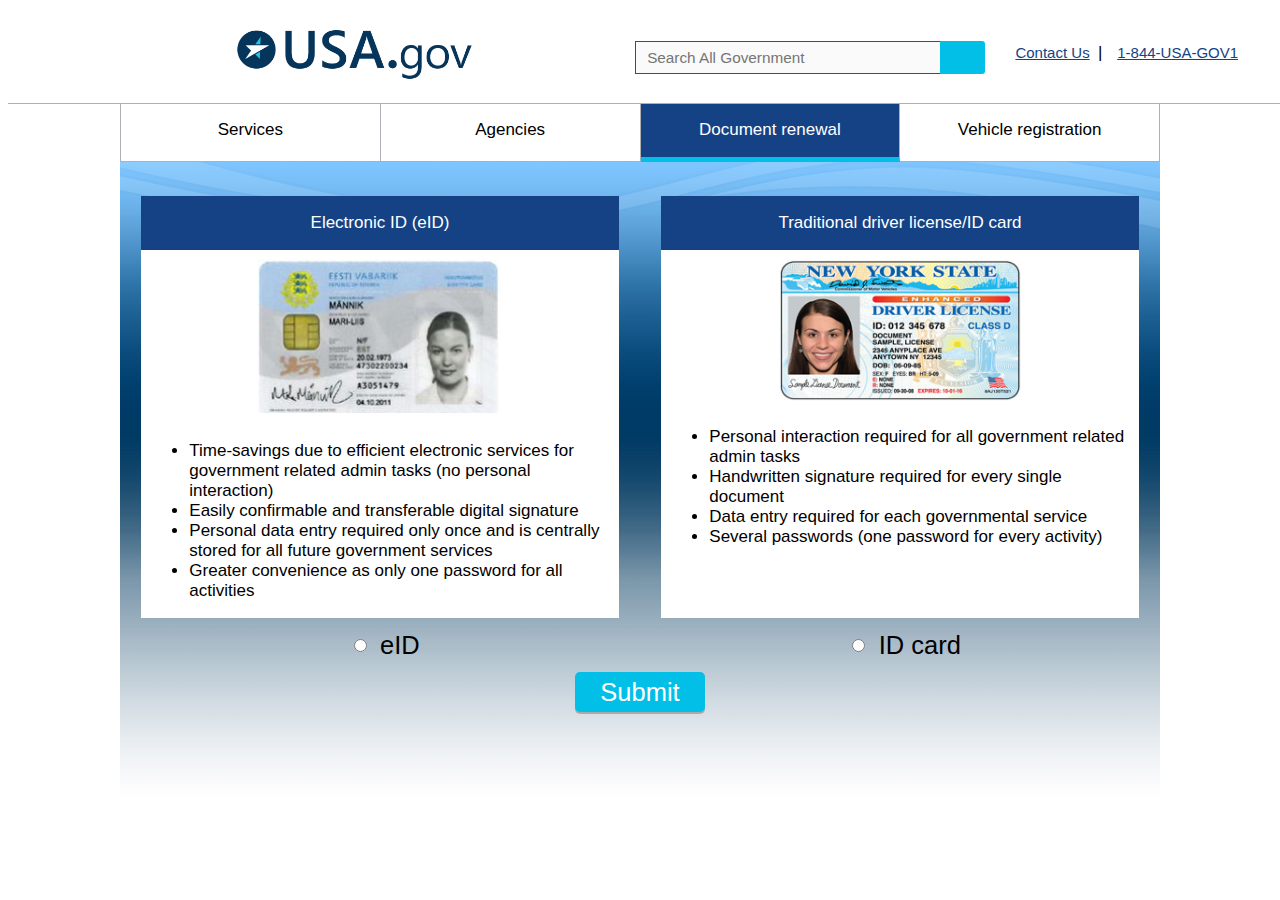
==== commit 659c0d4d: "added get param for dopt and validation" ====
--- a/0.html
+++ b/0.html
@@ -7,14 +7,14 @@
           content="width=device-width, initial-scale=1, shrink-to-fit=no">
     <!-- Use the title from a page's frontmatter if it has one -->
     <title>eGoverment</title>
-    <link href="/stylesheets/site.css" rel="stylesheet" />
-    <script src="/javascripts/site.js"></script>
+    <link href="stylesheets/site.css" rel="stylesheet" />
+    <script src="javascripts/site.js"></script>
   </head>
   <body>
     <header id="HEADER_1">
     <div id="DIV_24">
         <div id="DIV_25">
-            <em id="EM_26"> <a href="/" title="Home" id="A_27"><img src="/images/logo.png" alt="USAGov Logo" id="IMG_28" /></a></em>
+            <em id="EM_26"> <a href="/" title="Home" id="A_27"><img src="images/logo.png" alt="USAGov Logo" id="IMG_28" /></a></em>
         </div>
         <button id="BUTTON_29">
             Menu
@@ -67,7 +67,7 @@
             <div class="title">
                 Electronic ID (eID)
             </div>
-            <img src="/images/eid.png" />
+            <img src="images/eid.png" />
             <div class="content">
                 <ul>
                     <li>Time-savings due to efficient electronic services for government related admin tasks (no personal interaction)</li>
@@ -81,7 +81,7 @@
             <div class="title">
                 Traditional driver license/ID card
             </div>
-            <img src="/images/tid.png" />
+            <img src="images/tid.png" />
             <div class="content">
                 <ul>
                     <li>Personal interaction required for all government related admin tasks</li>
@@ -92,24 +92,27 @@
             </div>
         </div>
     </div>
-    <form action="" method="get" >
+    <form name="sosci" action="http://umfragen.ise.tu-darmstadt.de/sosci/egov/" onsubmit="return validateForm()" method="get" >
     <div class="row">
         <div class="option">
 
     <div class="col">
-            <div class="optionrow"><input type="radio" name="eid" value="1" required/>eID</div>
+            <div class="optionrow"><input type="radio" name="eid" value="1" />eID</div>
           </div>
           </div>
         <div class="option">
           <div class="col">
-            <div class="optionrow"><input type="radio" name="eid" value="0" required/>ID card</div>
+            <div class="optionrow"><input type="radio" name="eid" value="0" />ID card</div>
           </div>
         </div>
     </div>
     <div class="row">
         <div class="col">
+                        <input type="hidden" value="ptest" name="password" />
+                        <input type="hidden" value="0" name="sproof" />
+                        <input type="hidden" value="0" name="dopt" />
             <button class="submit">Submit</button>
-            <div class="label">Please select ID type</div>
+            <!-- <div class="label">Please select ID type</div> -->
         </div>
     </div>
     </form>
--- a/stylesheets/site.css
+++ b/stylesheets/site.css
@@ -1,7 +1,17 @@
+.header {
+  font: normal normal 400 normal 17px / normal "Source Sans Pro", "Helvetica Neue", Helvetica, Roboto, Arial, sans-serif;
+  width: calc(1040px - 2em);
+  background-color: #fff;
+  margin: auto;
+  padding: 1em;
+  font-size: 1.5em;
+  line-height: 1.8em;
+  border: 1px #aeb0b5 solid; }
+
 .main {
   font: normal normal 400 normal 17px / normal "Source Sans Pro", "Helvetica Neue", Helvetica, Roboto, Arial, sans-serif;
   width: 1040px;
-  background: url("/images/bg.png");
+  background: url("../images/bg.png");
   background-repeat: repeat-x;
   background-color: #fff;
   margin: auto;
@@ -30,6 +40,7 @@
     padding: 0.2em 1em;
     border-radius: 5px;
     font-size: 1.5em;
+    cursor: pointer;
     margin: auto;
     border: none;
     -webkit-box-shadow: 0px 2px #aaa;
@@ -73,6 +84,13 @@
         -ms-flex-direction: column;
             flex-direction: column;
     background: #fff; }
+    .main .box.infos {
+      width: 90%;
+      background: rgba(255, 255, 255, 0.5); }
+      .main .box.infos li {
+        font-size: 1.2em;
+        line-height: 1.5em;
+        padding: 0.5em; }
     .main .box img {
       width: 244px;
       height: auto;
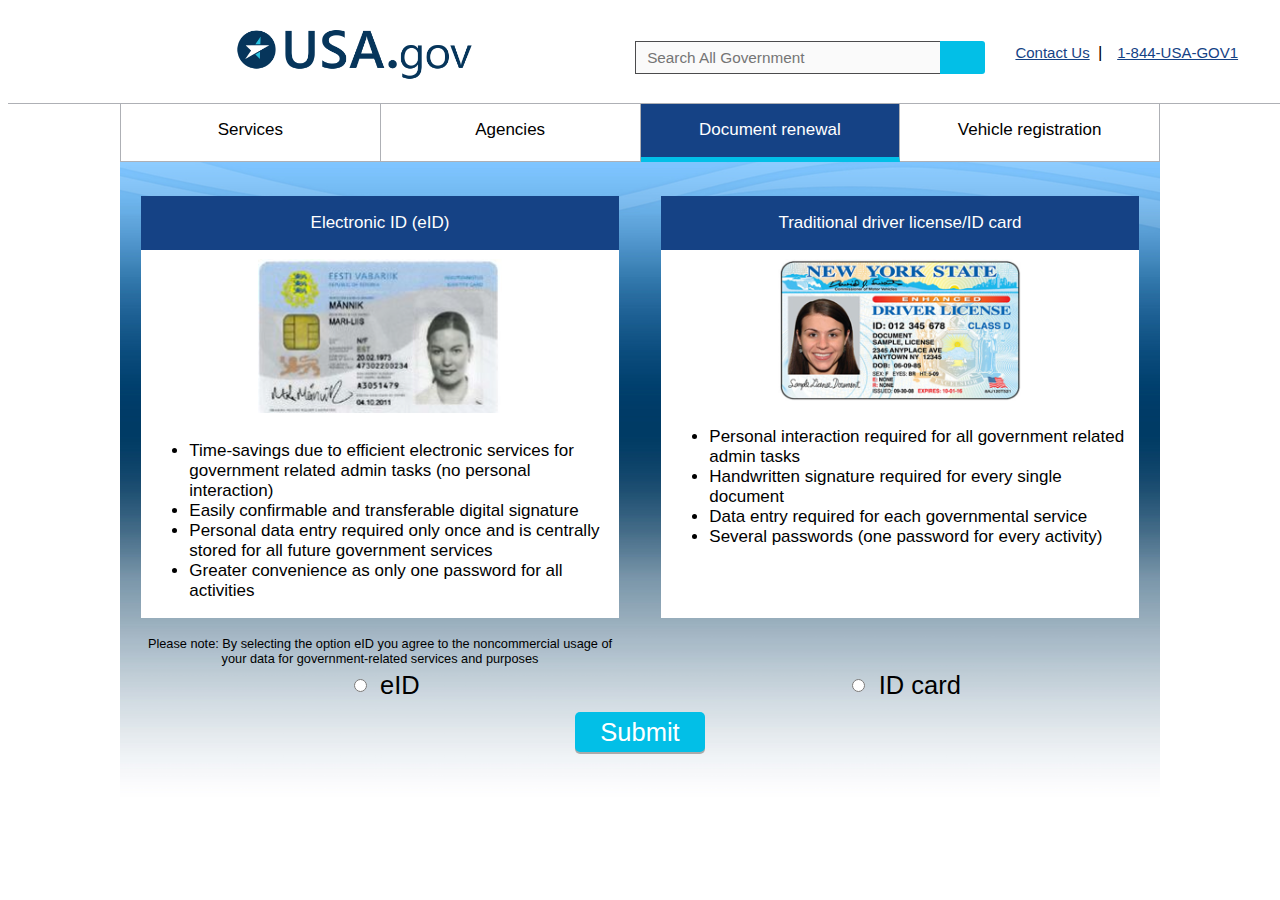
==== commit 6a1ebd36: "new iteration with privacy note" ====
--- a/0.html
+++ b/0.html
@@ -97,11 +97,13 @@
         <div class="option">
 
     <div class="col">
+                        <div class="infoEid">Please note: By selecting the option eID you agree to the noncommercial usage of your data for government-related services and purposes</div>
             <div class="optionrow"><input type="radio" name="eid" value="1" />eID</div>
           </div>
           </div>
         <div class="option">
           <div class="col">
+                        <div class="infoEid" style="color: rgba(255,255,255,0)">Please note: By selecting the option eID you agree to the noncommercial usage of your data for government-related services and purposes</div>
             <div class="optionrow"><input type="radio" name="eid" value="0" />ID card</div>
           </div>
         </div>
--- a/stylesheets/site.css
+++ b/stylesheets/site.css
@@ -7,6 +7,18 @@
   font-size: 1.5em;
   line-height: 1.8em;
   border: 1px #aeb0b5 solid; }
+
+.submit {
+  background: #02bfe7;
+  color: #fff;
+  padding: 0.2em 1em;
+  border-radius: 5px;
+  font-size: 1.5em;
+  cursor: pointer;
+  margin: auto;
+  border: none;
+  -webkit-box-shadow: 0px 2px #aaa;
+          box-shadow: 0px 2px #aaa; }
 
 .main {
   font: normal normal 400 normal 17px / normal "Source Sans Pro", "Helvetica Neue", Helvetica, Roboto, Arial, sans-serif;
@@ -34,17 +46,10 @@
     -webkit-box-direction: normal;
         -ms-flex-direction: column;
             flex-direction: column; }
-  .main .submit {
-    background: #02bfe7;
-    color: #fff;
-    padding: 0.2em 1em;
-    border-radius: 5px;
-    font-size: 1.5em;
-    cursor: pointer;
-    margin: auto;
-    border: none;
-    -webkit-box-shadow: 0px 2px #aaa;
-            box-shadow: 0px 2px #aaa; }
+  .main .infoEid {
+    font-size: 0.5em;
+    font-weight: 200;
+    padding: 5px; }
   .main .option {
     width: 48%;
     padding: 0.5em;
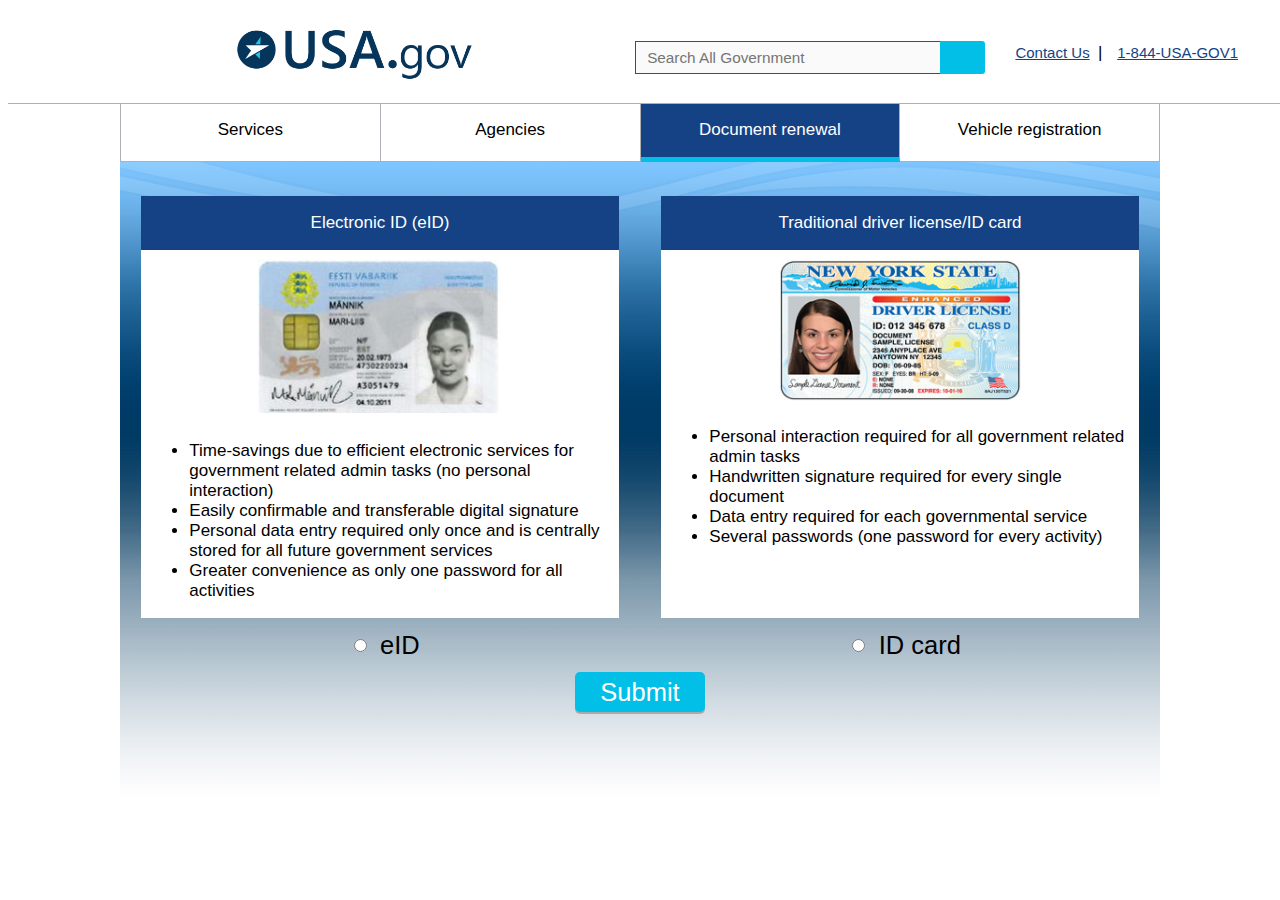
==== commit 9bc046eb: "oldschool" ====
--- a/0.html
+++ b/0.html
@@ -97,13 +97,13 @@
         <div class="option">
 
     <div class="col">
-                        <div class="infoEid">Please note: By selecting the option eID you agree to the noncommercial usage of your data for government-related services and purposes</div>
+                        <!-- <div class="infoEid">Please note: By selecting the option eID you agree to the noncommercial usage of your data for government-related services and purposes</div> -->
             <div class="optionrow"><input type="radio" name="eid" value="1" />eID</div>
           </div>
           </div>
         <div class="option">
           <div class="col">
-                        <div class="infoEid" style="color: rgba(255,255,255,0)">Please note: By selecting the option eID you agree to the noncommercial usage of your data for government-related services and purposes</div>
+                        <!-- <div class="infoEid" style="color: rgba(255,255,255,0)">Please note: By selecting the option eID you agree to the noncommercial usage of your data for government-related services and purposes</div> -->
             <div class="optionrow"><input type="radio" name="eid" value="0" />ID card</div>
           </div>
         </div>
